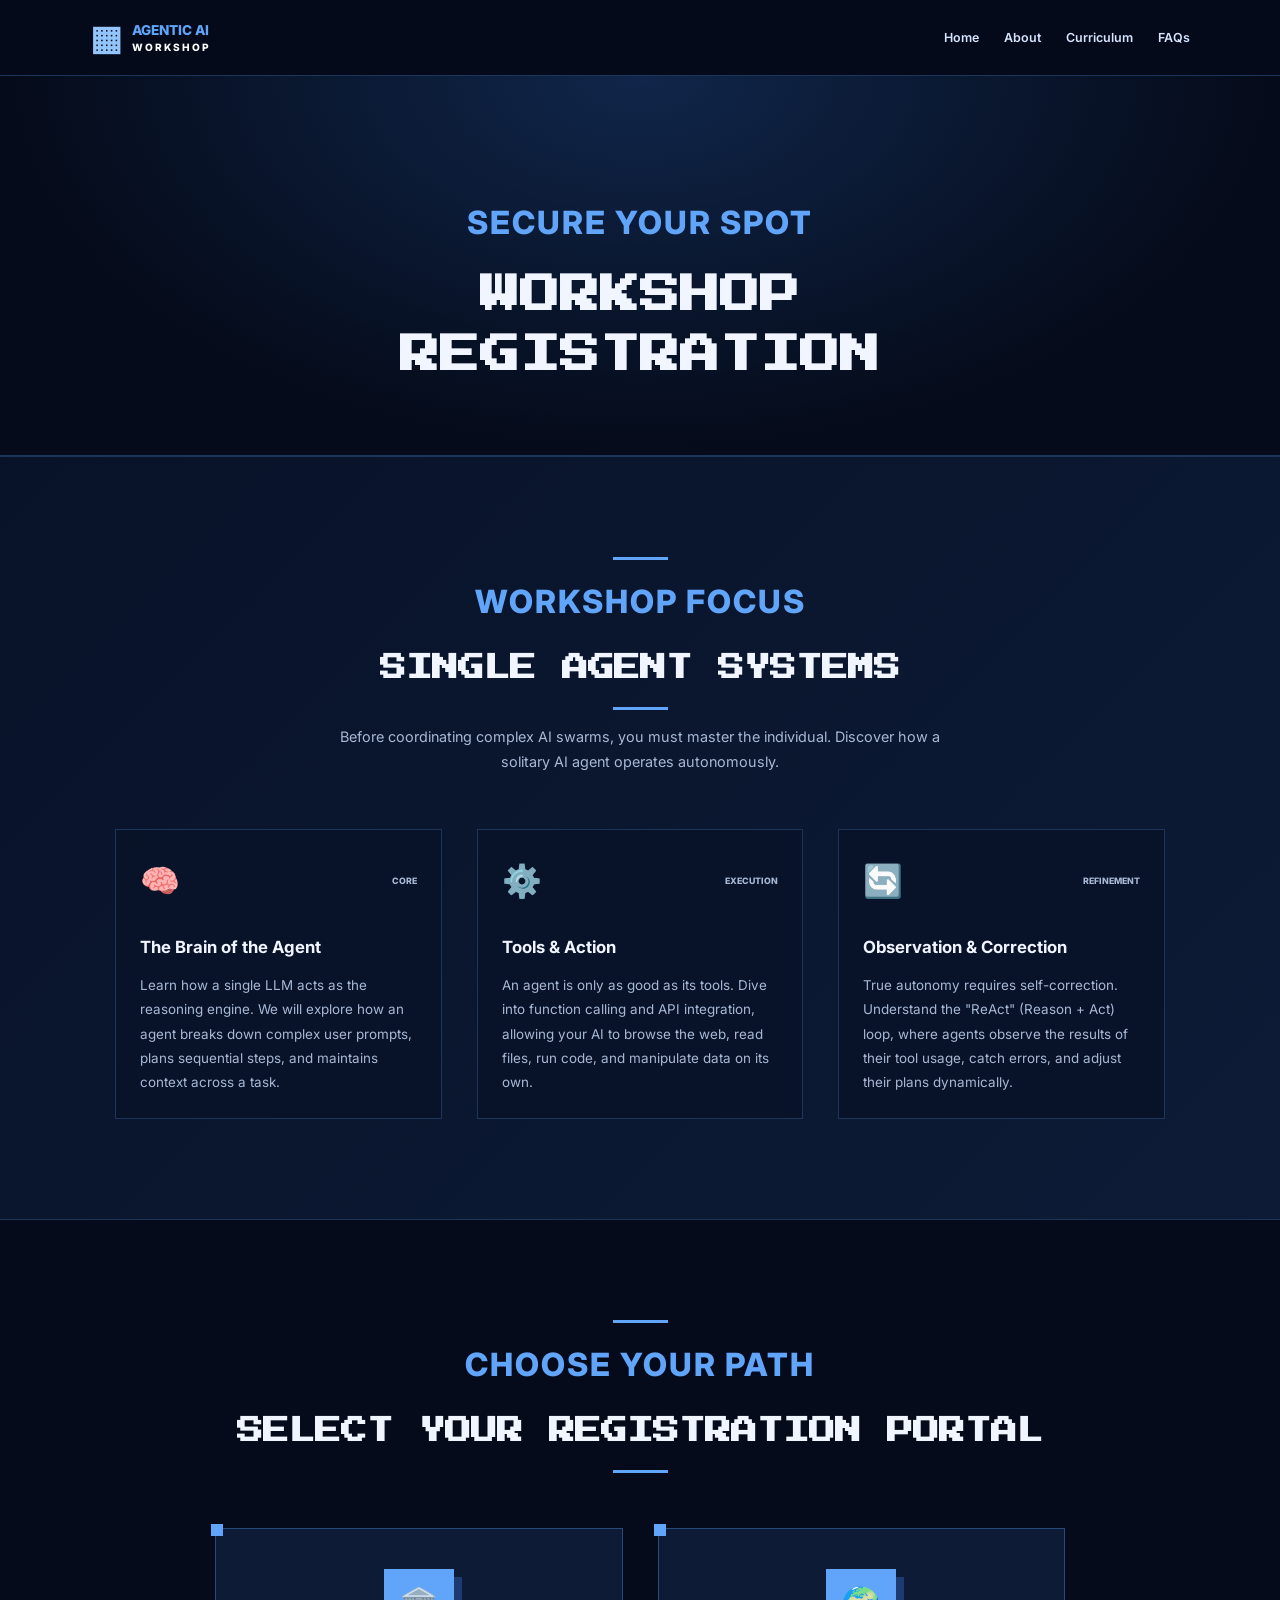
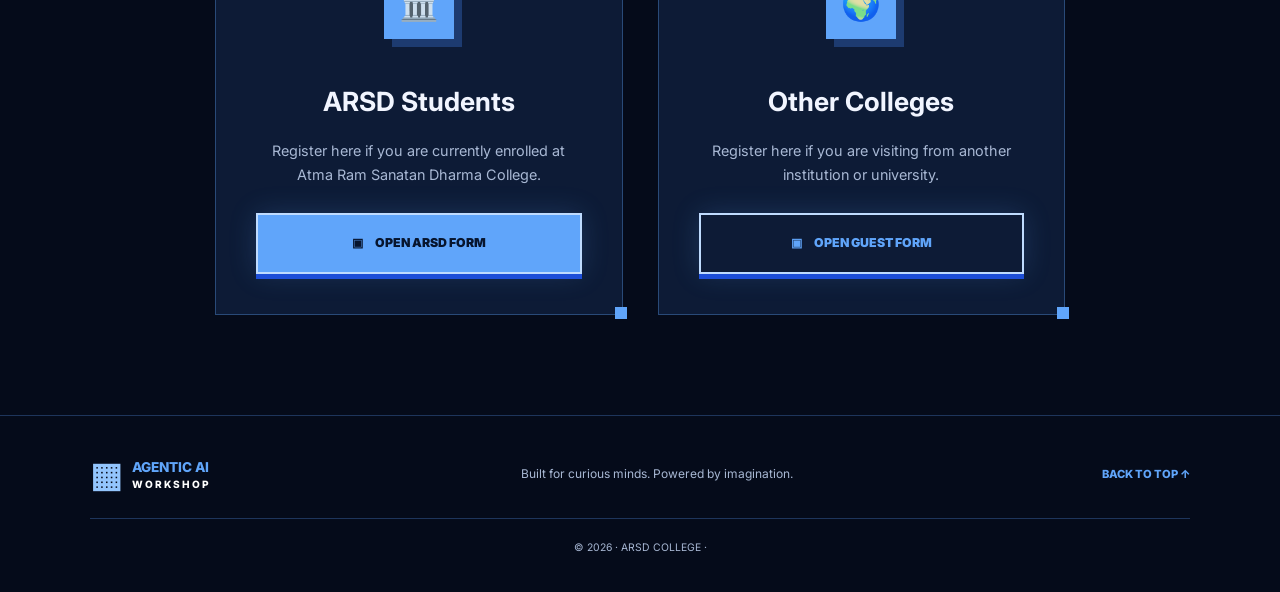
==== register.html @ 9b96eee9 "Added registration page, updated index.html, style.css, image and background," ====
<!DOCTYPE html>
<html lang="en">
<head>
  <meta charset="UTF-8">
  <meta name="viewport" content="width=device-width, initial-scale=1.0">
  <meta name="theme-color" content="#050B1A">
  <meta name="description" content="Register for the Agentic AI Workshop. Choose your registration path.">

  <title>Register | Agentic AI Workshop</title>

  <link rel="stylesheet" href="style.css">

  <link rel="preconnect" href="https://fonts.googleapis.com">
  <link rel="preconnect" href="https://fonts.gstatic.com" crossorigin>
  <link href="https://fonts.googleapis.com/css2?family=Press+Start+2P&family=Inter:wght@400;500;600;700;800&display=swap" rel="stylesheet">

  <style>
    /* Custom layout additions for the registration page */
    .page-header {
      padding: 120px 7% 70px;
      text-align: center;
      background: radial-gradient(ellipse at top, #10264A, #050B1A 70%);
      border-bottom: 1px solid var(--border);
    }
    
    .page-header h1 {
      font-family: var(--pixel);
      font-size: clamp(1.4rem, 4vw, 2.5rem);
      margin-top: 15px;
      line-height: 1.5;
    }

    .blocks-grid {
      display: grid;
      grid-template-columns: repeat(auto-fit, minmax(320px, 1fr));
      gap: 35px;
      max-width: 1050px;
      margin: 0 auto;
    }

    /* Modifying the mission-card to act as a clickable button */
    .interactive-card {
      display: flex;
      flex-direction: column;
      align-items: center;
      text-align: center;
      text-decoration: none;
      cursor: pointer;
      transition: transform 0.25s, box-shadow 0.25s, border-color 0.25s;
    }

    .interactive-card:hover {
      transform: translateY(-8px);
      border-color: var(--blue);
      box-shadow: 12px 12px 0 #050B1A;
    }

    .interactive-card .pixel-orb {
      margin: 0 auto 25px;
    }

    .interactive-card h3 {
      color: var(--text);
    }

    .interactive-card .btn {
      margin-top: 25px;
      width: 100%;
    }
  </style>
</head>

<body>
  <!-- NAVBAR -->
  <header class="navbar">
    <a href="index.html" class="brand">
      <span class="brand-icon">▦</span>
      <span>AGENTIC AI<small>WORKSHOP</small></span>
    </a>

    <nav class="nav-links" id="navLinks">
      <a href="index.html#home">Home</a>
      <a href="index.html#about">About</a>
      <a href="index.html#learn">Curriculum</a>
      <a href="index.html#faq">FAQs</a>
    </nav>
  </header>

  <main>
    <!-- PAGE HEADER -->
    <section class="page-header">
      <p class="eyebrow">SECURE YOUR SPOT</p>
      <h1>WORKSHOP<br>REGISTRATION</h1>
    </section>

    <!-- WORKSHOP DETAILS: SINGLE AGENT SYSTEMS -->
    <section class="section about-section">
      <div class="section-heading">
        <span class="heading-line"></span>
        <p class="eyebrow">WORKSHOP FOCUS</p>
        <h2>SINGLE AGENT SYSTEMS</h2>
        <span class="heading-line"></span>
        <p class="section-subtitle" style="max-width: 600px; margin: 0 auto;">
          Before coordinating complex AI swarms, you must master the individual. 
          Discover how a solitary AI agent operates autonomously.
        </p>
      </div>

      <div class="blocks-grid">
        <article class="learn-card">
          <div class="card-top">
            <span class="card-icon">🧠</span>
            <span class="level-tag">CORE</span>
          </div>
          <h3>The Brain of the Agent</h3>
          <p>
            Learn how a single LLM acts as the reasoning engine. We will explore how an agent breaks down complex user prompts, plans sequential steps, and maintains context across a task.
          </p>
        </article>

        <article class="learn-card">
          <div class="card-top">
            <span class="card-icon">⚙️</span>
            <span class="level-tag">EXECUTION</span>
          </div>
          <h3>Tools & Action</h3>
          <p>
            An agent is only as good as its tools. Dive into function calling and API integration, allowing your AI to browse the web, read files, run code, and manipulate data on its own.
          </p>
        </article>

        <article class="learn-card">
          <div class="card-top">
            <span class="card-icon">🔄</span>
            <span class="level-tag">REFINEMENT</span>
          </div>
          <h3>Observation & Correction</h3>
          <p>
            True autonomy requires self-correction. Understand the "ReAct" (Reason + Act) loop, where agents observe the results of their tool usage, catch errors, and adjust their plans dynamically.
          </p>
        </article>
      </div>
    </section>

    <!-- REGISTRATION LINKS -->
    <section class="section">
      <div class="section-heading">
        <span class="heading-line"></span>
        <p class="eyebrow">CHOOSE YOUR PATH</p>
        <h2>SELECT YOUR REGISTRATION PORTAL</h2>
        <span class="heading-line"></span>
      </div>

      <div class="blocks-grid" style="max-width: 850px;">
        
        <!-- ARSD STUDENTS CARD -->
        <a href="https://docs.google.com/forms/d/e/1FAIpQLScO-KPKzGEsERWLZ5jEmxrRR-bkg3nz2W03HSk6fntzGDmpBw/viewform?usp=publish-editor" target="_blank" rel="noopener noreferrer" class="mission-card interactive-card">
          <div class="pixel-orb">🏛️</div>
          <!-- <p class="eyebrow">INTERNAL ACCESS</p> -->
          <h3>ARSD Students</h3>
          <p>Register here if you are currently enrolled at Atma Ram Sanatan Dharma College.</p>
          
          <div class="btn btn-primary">
            <span>▣</span> OPEN ARSD FORM
          </div>
        </a>

        <!-- OTHER COLLEGES CARD -->
        <a href="https://docs.google.com/forms/d/e/1FAIpQLSdXCXtVgp7pnSAcrP74-N2FMDVkyJ8ju21oFaBXF2U9asGpGw/viewform?usp=dialog" target="_blank" rel="noopener noreferrer" class="mission-card interactive-card">
          <div class="pixel-orb">🌍</div>
          <!-- <p class="eyebrow">EXTERNAL ACCESS</p> -->
          <h3>Other Colleges</h3>
          <p>Register here if you are visiting from another institution or university.</p>
          
          <div class="btn btn-primary" style="background: transparent; color: #60A5FA;">
            <span>▣</span> OPEN GUEST FORM
          </div>
        </a>

      </div>
    </section>
  </main>

  <!-- FOOTER -->
  <footer class="footer">
    <a href="index.html" class="brand">
      <span class="brand-icon">▦</span>
      <span>AGENTIC AI<small>WORKSHOP</small></span>
    </a>

    <p>Built for curious minds. Powered by imagination.</p>
    <a href="#" class="back-top">BACK TO TOP ↑</a>
    <p class="copyright">© 2026 · ARSD COLLEGE · </p>
  </footer>

</body>
</html>
---- style.css ----
:root {
  --bg: #050B1A;
  --surface: #081329;
  --surface-light: #0D1B36;
  --blue: #60A5FA;
  --blue-dark: #2563EB;
  --text: #F1F5FF;
  --muted: #A8B8D4;
  --border: #1E355B;
  --pixel: "Press Start 2P", monospace;
  --body: "Inter", sans-serif;
}

* {
  margin: 0;
  padding: 0;
  box-sizing: border-box;
}

html {
  scroll-behavior: smooth;
  scroll-padding-top: 90px;
}

body {
  background: var(--bg);
  color: var(--text);
  font-family: var(--body);
  line-height: 1.7;
  overflow-x: hidden;
}

a {
  color: inherit;
  text-decoration: none;
}

button,
a {
  -webkit-tap-highlight-color: transparent;
}

button {
  font: inherit;
}

::selection {
  background: var(--blue);
  color: #050B1A;
}

.eyebrow {
  color: var(--blue);
  font-size: 2rem;
  font-weight: 800;
  letter-spacing: 2px;
}

section {
  scroll-margin-top: 78px;
}

/* NAVIGATION */
.navbar {
  position: sticky;
  top: 0;
  z-index: 100;
  min-height: 76px;
  padding: 14px 7%;
  display: flex;
  align-items: center;
  justify-content: space-between;
  gap: 24px;
  background: rgba(5, 11, 26, 0.96);
  border-bottom: 1px solid var(--border);
  backdrop-filter: blur(14px);
}

.brand {
  display: flex;
  align-items: center;
  gap: 10px;
  color: var(--blue);
  font-size: 0.85rem;
  font-weight: 800;
  line-height: 1.4;
  flex-shrink: 0;
}

.brand small {
  display: block;
  color: white;
  font-size: 0.63rem;
  letter-spacing: 2px;
}

.brand-icon {
  font-size: 2.1rem;
  color: #93C5FD;
}

.nav-links {
  display: flex;
  align-items: center;
  gap: 25px;
}

.nav-links a {
  color: #D6E4FF;
  font-size: 0.78rem;
  font-weight: 600;
  transition: color 0.2s;
}

.nav-links a:hover,
.nav-links a:focus-visible {
  color: var(--blue);
}

.nav-quest {
  font-size: 0.65rem;
  font-weight: 800;
  color: var(--blue);
  white-space: nowrap;
}

.menu-toggle {
  display: none;
  background: transparent;
  color: white;
  border: 1px solid var(--border);
  padding: 8px 12px;
  cursor: pointer;
}

/* HERO SECTION */
.hero {
  position: relative;
  min-height: 670px;
  display: flex;
  flex-direction: column;
  align-items: center;
  justify-content: center;
  padding: 80px 7% 35px;
  isolation: isolate;
  overflow: hidden;
}

.hero-video {
  position: absolute;
  top: 50%;
  left: 50%;
  min-width: 100%;
  min-height: 100%;
  width: auto;
  height: auto;
  transform: translateX(-50%) translateY(-50%);
  z-index: -2;
  object-fit: cover;
}

.hero::before {
  content: "";
  position: absolute;
  inset: 0;
  z-index: -1;
  opacity: 0.2;
  pointer-events: none;
  background-image:
    linear-gradient(rgba(96, 165, 250, 0.09) 1px, transparent 1px),
    linear-gradient(90deg, rgba(96, 165, 250, 0.09) 1px, transparent 1px);
  background-size: 36px 36px;
  mask-image: linear-gradient(to bottom, black, transparent);
}

.hero-overlay {
  position: absolute;
  inset: 0;
  z-index: -1;
  background:
    radial-gradient(ellipse at center, transparent 5%, #050B1A 100%);
}

.hero-content {
  max-width: 900px;
  text-align: center;
  margin: auto;
  animation: rise-in 0.8s ease both;
}

.status-dot {
  display: inline-block;
  height: 7px;
  width: 7px;
  margin-right: 7px;
  border-radius: 50%;
  background: var(--blue);
  box-shadow: 0 0 12px var(--blue);
}

.hero-kicker {
  color: #D6E4FF;
  margin: 40px 0 22px;
  font-size: 0.72rem;
  font-weight: 800;
  letter-spacing: 3px;
}

.hero h1 {
  font-family: var(--pixel);
  font-size: clamp(1.8rem, 5vw, 4.3rem);
  line-height: 1.55;
  letter-spacing: -2px;
  text-shadow:
    4px 4px 0 #13264A,
    0 0 32px rgba(96, 165, 250, 0.18);
}

.hero h1 span {
  display: block;
  color: var(--blue);
  font-size: 0.62em;
  letter-spacing: 0;
}

.hero-description {
  max-width: 650px;
  margin: 25px auto;
  color: #C7D8F5;
  font-size: 1rem;
}

.hero-tags {
  display: flex;
  flex-wrap: wrap;
  justify-content: center;
  gap: 12px;
  margin: 28px 0;
}

.hero-tags span {
  padding: 8px 12px;
  border: 1px solid rgba(96, 165, 250, 0.3);
  background: rgba(5, 11, 26, 0.7);
  color: #D6E4FF;
  font-size: 0.62rem;
  font-weight: 700;
}

.btn {
  display: inline-flex;
  justify-content: center;
  align-items: center;
  gap: 12px;
  padding: 18px 26px;
  font-size: 0.77rem;
  font-weight: 900;
  text-align: center;
  transition: transform 0.2s, box-shadow 0.2s, background 0.2s;
  cursor: pointer;
}

.btn-primary {
  color: #07152E;
  background: var(--blue);
  border: 2px solid #BFDBFE;
  box-shadow:
    0 5px 0 #1D4ED8,
    0 0 28px rgba(96, 165, 250, 0.18);
}

.btn-primary:hover {
  background: #93C5FD;
  transform: translateY(-3px);
  box-shadow:
    0 8px 0 #1D4ED8,
    0 0 38px rgba(96, 165, 250, 0.35);
}

.btn-primary:active {
  transform: translateY(2px);
  box-shadow: 0 2px 0 #1D4ED8;
}

.btn-arrow {
  font-size: 1.2rem;
}

.hero-note {
  color: #A8B8D4;
  font-size: 0.62rem;
  letter-spacing: 1.5px;
  margin-top: 22px;
}

.hero-bottom {
  display: grid;
  grid-template-columns: repeat(4, minmax(0, 1fr));
  gap: 24px;
  width: 100%;
  max-width: 940px;
  margin: 70px auto 0;
  padding-top: 26px;
  border-top: 1px solid rgba(147, 197, 253, 0.2);
}

.event-detail {
  display: flex;
  align-items: center;
  gap: 12px;
}

.detail-icon {
  color: var(--blue);
  font-size: 1.8rem;
}

.event-detail small,
.event-detail strong {
  display: block;
}

.event-detail small {
  color: #A8B8D4;
  font-size: 0.65rem;
}

.event-detail strong {
  color: #F1F5FF;
  font-size: 0.77rem;
}

/* SHARED SECTION STYLES */
.section {
  padding: 100px 7%;
}

.section-heading {
  display: flex;
  flex-direction: column;
  align-items: center;
  text-align: center;
  gap: 15px;
  margin-bottom: 55px;
}

.heading-line {
  width: 55px;
  height: 3px;
  background: var(--blue);
}

.section-heading h2,
.audience-panel h2,
.final-cta h2 {
  font-family: var(--pixel);
  font-size: clamp(1rem, 2.2vw, 1.65rem);
  line-height: 1.8;
}

.section-subtitle {
  color: var(--muted);
  font-size: 0.9rem;
}

/* ABOUT SECTION */
.about-section {
  background: linear-gradient(135deg, #081329, #0D1B36);
  border-top: 1px solid #1E355B;
  border-bottom: 1px solid #1E355B;
}

.about-grid {
  display: grid;
  grid-template-columns: 1.1fr 0.9fr;
  align-items: center;
  gap: 65px;
  max-width: 1050px;
  margin: auto;
}

.section-label {
  color: var(--blue);
  font-size: 0.7rem;
  font-weight: 800;
  letter-spacing: 1.5px;
}

.about-copy h3 {
  font-size: clamp(1.6rem, 3vw, 2.4rem);
  line-height: 1.3;
  margin: 20px 0;
}

.about-copy > p:not(.section-label) {
  color: var(--muted);
  margin-bottom: 17px;
  font-size: 0.94rem;
}

.text-link {
  display: inline-block;
  margin-top: 14px;
  color: var(--blue);
  font-size: 0.75rem;
  font-weight: 800;
}

.text-link span {
  padding-left: 8px;
}

.mission-card {
  position: relative;
  padding: 40px;
  background: #0D1B36;
  border: 1px solid #294A78;
  box-shadow: 8px 8px 0 #050B1A;
}

.mission-card::before,
.mission-card::after {
  content: "";
  position: absolute;
  width: 12px;
  height: 12px;
  background: var(--blue);
}

.mission-card::before {
  top: -5px;
  left: -5px;
}

.mission-card::after {
  bottom: -5px;
  right: -5px;
}

.pixel-orb {
  width: 70px;
  height: 70px;
  display: grid;
  place-items: center;
  margin-bottom: 30px;
  color: #07152E;
  background: var(--blue);
  font-size: 2rem;
  box-shadow: 8px 8px 0 #1D3B70;
}

.mission-card h3 {
  margin: 15px 0;
  font-size: 1.65rem;
}

.mission-card > p:not(.eyebrow) {
  color: var(--muted);
  font-size: 0.9rem;
}

.quest-progress {
  display: flex;
  align-items: center;
  gap: 10px;
  margin-top: 32px;
  color: var(--blue);
  font-size: 0.62rem;
  font-weight: 800;
}

.quest-progress i {
  flex: 1;
  height: 3px;
  background: #294A78;
}

/* LEARNING CARDS */
.learn-section {
  background:
    radial-gradient(ellipse at 50% 0%, #10264A, transparent 65%),
    var(--bg);
}

.learning-grid {
  display: grid;
  grid-template-columns: repeat(4, minmax(0, 1fr));
  gap: 20px;
  max-width: 1200px;
  margin: auto;
}

.learn-card {
  display: flex;
  flex-direction: column;
  min-height: 285px;
  padding: 24px;
  background: rgba(8, 19, 41, 0.92);
  border: 1px solid var(--border);
  transition: transform 0.25s, border-color 0.25s, background 0.25s;
}

.learn-card:hover {
  transform: translateY(-7px);
  border-color: var(--blue);
  background: #10264A;
}

.card-top {
  display: flex;
  align-items: center;
  justify-content: space-between;
  gap: 10px;
  margin-bottom: 24px;
}

.card-icon {
  color: var(--blue);
  font-size: 2rem;
}

.level-tag {
  color: #A8B8D4;
  font-size: 0.55rem;
  font-weight: 800;
}

.learn-card h3 {
  margin-bottom: 12px;
  font-size: 1.05rem;
}

.learn-card p {
  color: var(--muted);
  font-size: 0.84rem;
  line-height: 1.8;
}

.card-footer {
  display: flex;
  justify-content: space-between;
  align-items: center;
  gap: 10px;
  margin-top: auto;
  padding-top: 24px;
  color: var(--blue);
  font-size: 0.6rem;
  font-weight: 800;
}

.card-footer span {
  font-size: 1rem;
}

/* AUDIENCE SECTION */
.audience-section {
  padding-top: 20px;
}

.audience-panel {
  max-width: 1200px;
  margin: auto;
  padding: 55px;
  display: grid;
  grid-template-columns: 1.2fr 0.8fr;
  gap: 55px;
  align-items: center;
  background: linear-gradient(110deg, #10264A, #081329);
  border: 1px solid var(--border);
}

.audience-panel h2 {
  margin: 18px 0;
}

.audience-panel > div:first-child > p:last-child {
  max-width: 550px;
  color: var(--muted);
  font-size: 0.92rem;
}

.audience-list {
  display: grid;
  gap: 18px;
}

.audience-list div {
  display: flex;
  align-items: center;
  gap: 12px;
  font-size: 0.86rem;
}

.audience-list span {
  display: grid;
  place-items: center;
  min-width: 28px;
  height: 28px;
  color: #050B1A;
  background: var(--blue);
  font-weight: 900;
}

/* SPEAKER SECTION */
.speaker {
  background: linear-gradient(180deg, #081329 0%, #050B1A 100%);
  border-top: 1px solid var(--border);
  border-bottom: 1px solid var(--border);
}

.speaker .container {
  max-width: 1100px;
  margin: 0 auto;
}

.speaker .section-heading h2 {
  font-family: var(--pixel);
  font-size: clamp(1rem, 2.2vw, 1.65rem);
  line-height: 1.8;
  color: var(--text);
}

.speaker .section-heading h2 span {
  color: var(--blue);
}

.speaker .section-heading > p {
  color: var(--muted);
  font-size: 0.9rem;
}

.speaker-card {
  display: grid;
  grid-template-columns: minmax(220px, 300px) minmax(0, 1fr);
  gap: clamp(28px, 5vw, 55px);
  align-items: center;
  max-width: 1000px;
  margin: 0 auto;
  padding: clamp(22px, 4vw, 38px);
  background: #0D1B36;
  border: 1px solid #294A78;
  box-shadow: 8px 8px 0 #050B1A;
}

.speaker-image {
  width: 100%;
  max-width: 300px;
  margin: 0 auto;
  padding: 10px;
  background: #163563;
  border: 2px solid var(--blue);
  box-shadow: 8px 8px 0 #07152E;
}

.speaker-image img {
  display: block;
  width: 100%;
  aspect-ratio: 4 / 5;
  object-fit: cover;
  object-position: center top;
  background: #13264A;
  filter: saturate(0.85);
}

.speaker-label {
  display: inline-block;
  color: var(--blue);
  font-size: 0.68rem;
  font-weight: 800;
  letter-spacing: 1.5px;
}

.speaker-info h3 {
  margin: 14px 0 6px;
  color: var(--text);
  font-size: clamp(1.6rem, 3vw, 2rem);
  line-height: 1.3;
  overflow-wrap: anywhere;
}

.speaker-role {
  color: #C7D8F5;
  font-size: 0.8rem;
  font-weight: 700;
}

.speaker-affiliation {
  margin-top: 5px;
  color: var(--blue);
  font-size: 0.86rem;
  font-weight: 600;
}

.speaker-bio {
  margin: 20px 0;
  color: var(--muted);
  font-size: 0.91rem;
}

.speaker-tags {
  display: flex;
  flex-wrap: wrap;
  gap: 9px;
  margin: 0 0 24px;
}

.speaker-tags span {
  padding: 7px 10px;
  color: #D6E4FF;
  background: #13264A;
  border: 1px solid #294A78;
  font-size: 0.7rem;
  font-weight: 700;
}

.btn-secondary {
  display: inline-flex;
  align-items: center;
  justify-content: center;
  gap: 8px;
  padding: 13px 18px;
  color: #DBEAFE;
  background: #10264A;
  border: 1px solid var(--blue);
  font-size: 0.76rem;
  font-weight: 800;
  transition: background 0.2s, transform 0.2s;
}

.btn-secondary:hover {
  background: #17386A;
  transform: translateY(-2px);
}

/* FAQ SECTION */
.faq-section {
  max-width: 1050px;
  margin: auto;
}

.faq-list {
  display: grid;
  gap: 12px;
}

.faq-item {
  background: var(--surface);
  border: 1px solid var(--border);
}

.faq-item summary {
  position: relative;
  padding: 20px 55px 20px 22px;
  color: #F1F5FF;
  font-size: 0.9rem;
  font-weight: 700;
  cursor: pointer;
  list-style: none;
}

.faq-item summary::-webkit-details-marker {
  display: none;
}

.faq-item summary::after {
  content: "+";
  position: absolute;
  right: 22px;
  color: var(--blue);
  font-size: 1.4rem;
}

.faq-item[open] summary::after {
  content: "−";
}

.faq-item > p {
  padding: 0 22px 22px;
  color: var(--muted);
  font-size: 0.88rem;
}

/* FINAL CTA */
.final-cta {
  padding: 90px 7%;
  text-align: center;
  background: radial-gradient(ellipse at center, #17386A, #050B1A 70%);
  border-top: 1px solid #294A78;
}

.final-cta h2 {
  max-width: 850px;
  margin: 22px auto;
}

.final-cta > p:not(.eyebrow, .hero-note) {
  margin-bottom: 30px;
  color: var(--muted);
  font-size: 0.92rem;
}

/* FOOTER */
.footer {
  display: flex;
  align-items: center;
  justify-content: space-between;
  flex-wrap: wrap;
  gap: 20px;
  padding: 35px 7%;
  border-top: 1px solid var(--border);
  background: #050B1A;
}

.footer > p {
  color: #A8B8D4;
  font-size: 0.75rem;
}

.back-top {
  color: var(--blue);
  font-size: 0.7rem;
  font-weight: 800;
}

.footer .copyright {
  width: 100%;
  padding-top: 20px;
  border-top: 1px solid #1E355B;
  font-size: 0.65rem;
  text-align: center;
}

/* ANIMATION */
@keyframes rise-in {
  from {
    opacity: 0;
    transform: translateY(20px);
  }

  to {
    opacity: 1;
    transform: translateY(0);
  }
}

@media (prefers-reduced-motion: reduce) {
  *,
  *::before,
  *::after {
    scroll-behavior: auto !important;
    animation-duration: 0.01ms !important;
    transition-duration: 0.01ms !important;
  }
}

/* TABLETS */
@media (max-width: 1050px) {
  .navbar {
    padding-inline: 4%;
  }

  .nav-links {
    gap: 15px;
  }

  .nav-links a {
    font-size: 0.72rem;
  }

  .nav-quest {
    display: none;
  }

  .learning-grid {
    grid-template-columns: repeat(2, minmax(0, 1fr));
  }

  .about-grid {
    gap: 35px;
  }

  .speaker-card {
    grid-template-columns: 240px 1fr;
    gap: 35px;
  }
}

/* MOBILE */
@media (max-width: 700px) {
  .navbar {
    min-height: 68px;
    padding: 12px 5%;
    flex-wrap: wrap;
  }

  .menu-toggle {
    display: block;
    margin-left: auto;
  }

  .nav-links {
    display: none;
    width: 100%;
    flex-direction: column;
    align-items: stretch;
    gap: 0;
    padding: 10px 0;
  }

  .nav-links.open {
    display: flex;
  }

  .nav-links a {
    padding: 12px;
    border-bottom: 1px solid #1E355B;
    font-size: 0.85rem;
  }

  .hero {
    min-height: 650px;
    padding: 60px 5% 28px;
    background-position: center;
  }

  .hero-kicker {
    margin-top: 25px;
    font-size: 0.6rem;
    letter-spacing: 1px;
  }

  .hero h1 {
    font-size: clamp(1.5rem, 7vw, 2.6rem);
    line-height: 1.8;
    letter-spacing: -1px;
  }

  .hero-description {
    font-size: 0.88rem;
  }

  .hero-tags {
    gap: 8px;
  }

  .hero-tags span {
    font-size: 0.52rem;
    padding: 7px;
  }

  .btn {
    max-width: 100%;
    padding: 15px 16px;
    font-size: 0.68rem;
  }

  .hero-bottom {
    grid-template-columns: repeat(2, minmax(0, 1fr));
    gap: 20px 12px;
    margin-top: 45px;
  }

  .event-detail {
    gap: 8px;
  }

  .detail-icon {
    font-size: 1.35rem;
  }

  .event-detail strong {
    font-size: 0.68rem;
  }

  .section {
    padding: 70px 5%;
  }

  .section-heading {
    margin-bottom: 38px;
  }

  .section-heading h2,
  .audience-panel h2,
  .final-cta h2 {
    font-size: clamp(0.8rem, 4vw, 1.15rem);
  }

  .about-grid {
    grid-template-columns: 1fr;
    gap: 35px;
  }

  .mission-card {
    padding: 28px;
  }

  .learning-grid {
    grid-template-columns: 1fr;
  }

  .learn-card {
    min-height: 235px;
  }

  .audience-section {
    padding-top: 10px;
  }

  .audience-panel {
    grid-template-columns: 1fr;
    gap: 30px;
    padding: 28px 22px;
  }

  .speaker-card {
    grid-template-columns: minmax(0, 1fr);
    gap: 28px;
    padding: 22px;
  }

  .speaker-image {
    width: min(100%, 300px);
  }

  .speaker-info h3 {
    font-size: 1.65rem;
  }

  .final-cta {
    padding: 70px 5%;
  }

  .footer {
    flex-direction: column;
    align-items: flex-start;
    padding: 30px 5%;
  }

  .footer .copyright {
    text-align: left;
  }
}

/* SMALL PHONES */
@media (max-width: 360px) {
  .hero-bottom {
    grid-template-columns: 1fr;
  }

  .hero h1 {
    font-size: 1.3rem;
  }

  .hero-tags span {
    font-size: 0.46rem;
  }
}
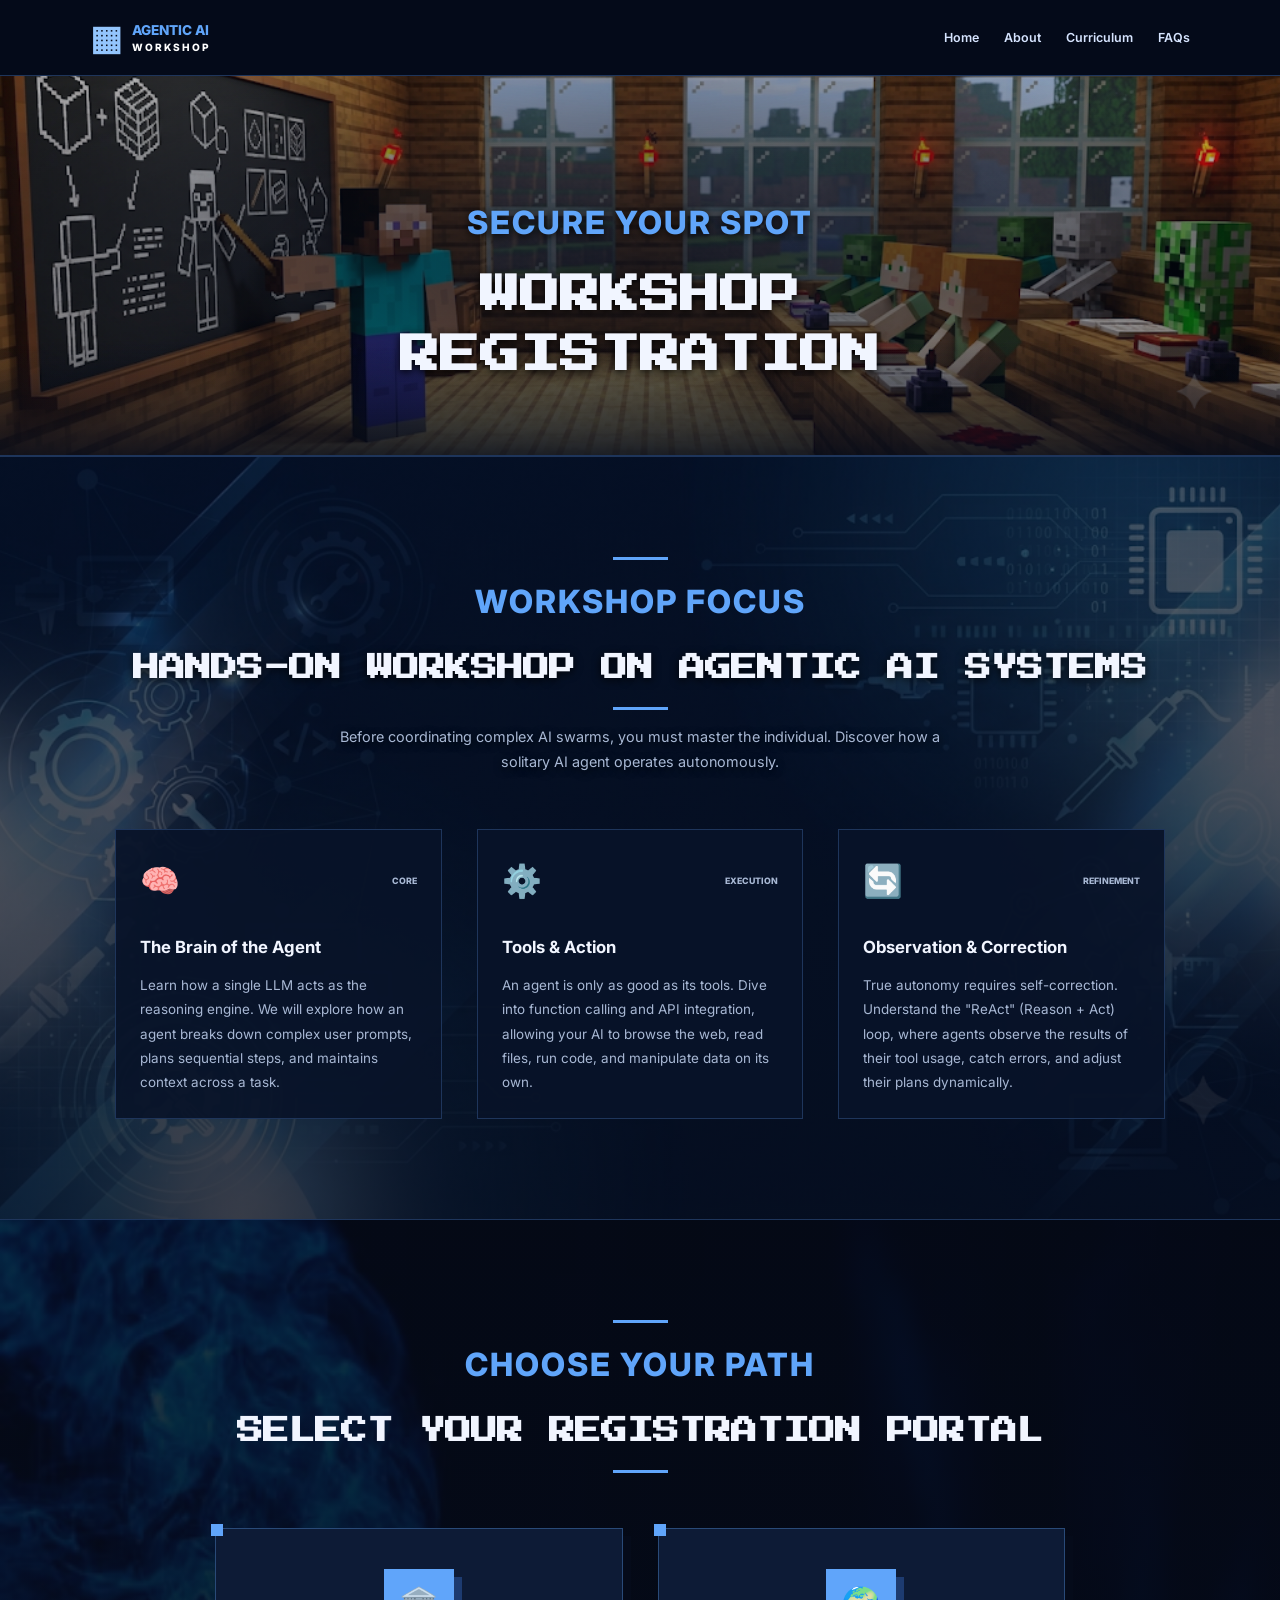
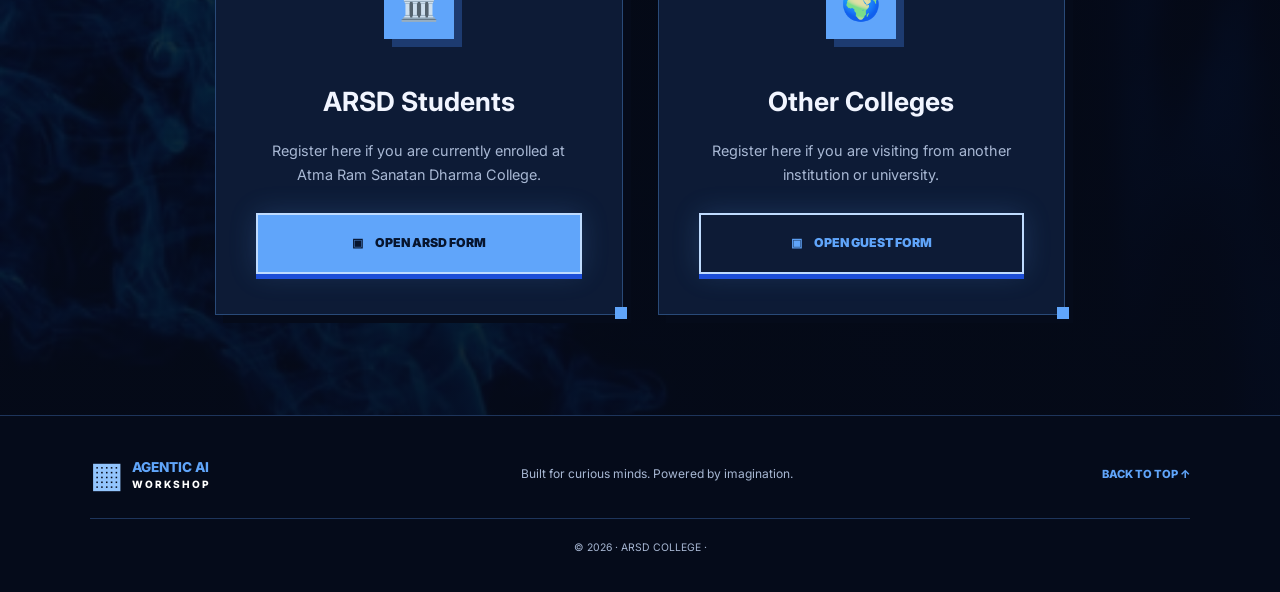
==== commit 6f4be1b5: "Updated index.html, register.html, style.css, added workshop-bg.png, path-bg.png, classroom.png" ====
--- a/register.html
+++ b/register.html
@@ -16,20 +16,6 @@
 
   <style>
     /* Custom layout additions for the registration page */
-    .page-header {
-      padding: 120px 7% 70px;
-      text-align: center;
-      background: radial-gradient(ellipse at top, #10264A, #050B1A 70%);
-      border-bottom: 1px solid var(--border);
-    }
-    
-    .page-header h1 {
-      font-family: var(--pixel);
-      font-size: clamp(1.4rem, 4vw, 2.5rem);
-      margin-top: 15px;
-      line-height: 1.5;
-    }
-
     .blocks-grid {
       display: grid;
       grid-template-columns: repeat(auto-fit, minmax(320px, 1fr));
@@ -94,11 +80,11 @@
     </section>
 
     <!-- WORKSHOP DETAILS: SINGLE AGENT SYSTEMS -->
-    <section class="section about-section">
+    <section class="section about-section focus-section">
       <div class="section-heading">
         <span class="heading-line"></span>
         <p class="eyebrow">WORKSHOP FOCUS</p>
-        <h2>SINGLE AGENT SYSTEMS</h2>
+        <h2>HANDS-ON WORKSHOP ON AGENTIC AI SYSTEMS</h2>
         <span class="heading-line"></span>
         <p class="section-subtitle" style="max-width: 600px; margin: 0 auto;">
           Before coordinating complex AI swarms, you must master the individual. 
@@ -143,7 +129,7 @@
     </section>
 
     <!-- REGISTRATION LINKS -->
-    <section class="section">
+    <section class="section path-section">
       <div class="section-heading">
         <span class="heading-line"></span>
         <p class="eyebrow">CHOOSE YOUR PATH</p>
--- a/style.css
+++ b/style.css
@@ -295,10 +295,10 @@
 
 .hero-bottom {
   display: grid;
-  grid-template-columns: repeat(4, minmax(0, 1fr));
+  grid-template-columns: repeat(5, minmax(0, 1fr));
   gap: 24px;
   width: 100%;
-  max-width: 940px;
+  max-width: 1100px;
   margin: 70px auto 0;
   padding-top: 26px;
   border-top: 1px solid rgba(147, 197, 253, 0.2);
@@ -891,6 +891,7 @@
     min-height: 68px;
     padding: 12px 5%;
     flex-wrap: wrap;
+    
   }
 
   .menu-toggle {
@@ -1055,4 +1056,238 @@
   .hero-tags span {
     font-size: 0.46rem;
   }
+}
+
+/* PRIZES SECTION */
+.prizes-section {
+  background:
+    radial-gradient(ellipse at 50% 100%, #10264A, transparent 65%),
+    var(--bg);
+}
+
+.prize-grid {
+  display: grid;
+  grid-template-columns: repeat(3, minmax(0, 1fr));
+  align-items: end;
+  gap: 22px;
+  max-width: 980px;
+  margin: auto;
+}
+
+.prize-card {
+  --tier: #CD7F32;
+  position: relative;
+  display: flex;
+  flex-direction: column;
+  min-height: 300px;
+  padding: 26px 24px 24px;
+  background: rgba(8, 19, 41, 0.92);
+  border: 1px solid var(--border);
+  border-top: 3px solid var(--tier);
+  transition: transform 0.25s, border-color 0.25s, background 0.25s, box-shadow 0.25s;
+}
+
+.prize-card:hover {
+  transform: translateY(-7px);
+  border-color: var(--tier);
+  background: #10264A;
+}
+
+.prize-first {
+  --tier: #FBBF24;
+  order: 2;
+  min-height: 360px;
+  background: linear-gradient(180deg, #10264A, rgba(8, 19, 41, 0.95));
+  border-color: var(--blue);
+  border-top-color: var(--tier);
+  box-shadow: 0 0 40px rgba(96, 165, 250, 0.2);
+}
+
+.prize-second {
+  --tier: #CBD5E1;
+  order: 1;
+}
+
+.prize-third {
+  order: 3;
+}
+
+.prize-ribbon {
+  position: absolute;
+  top: -14px;
+  left: 50%;
+  transform: translateX(-50%);
+  padding: 4px 14px;
+  background: var(--tier);
+  color: #050B1A;
+  font-family: var(--pixel);
+  font-size: 0.5rem;
+  white-space: nowrap;
+}
+
+.prize-top {
+  display: flex;
+  align-items: center;
+  justify-content: space-between;
+  gap: 10px;
+  margin-bottom: 22px;
+}
+
+.prize-icon {
+  color: var(--tier);
+  line-height: 1;
+}
+
+.prize-trophy {
+  width: 2.4rem;
+  height: 2.4rem;
+}
+
+.prize-first .prize-trophy {
+  width: 3.2rem;
+  height: 3.2rem;
+}
+
+.prize-card h3 {
+  margin-bottom: 10px;
+  font-size: 1.05rem;
+}
+
+.prize-amount {
+  margin-bottom: 12px;
+  color: var(--text);
+  font-family: var(--pixel);
+  font-size: 1.5rem;
+  line-height: 1.4;
+}
+
+.prize-first .prize-amount {
+  font-size: 1.9rem;
+}
+
+.prize-amount span {
+  margin-right: 4px;
+  color: var(--tier);
+  font-family: var(--body);
+  font-weight: 800;
+}
+
+.prize-phrase {
+  color: var(--muted);
+  font-size: 0.84rem;
+  line-height: 1.8;
+}
+
+.prize-card .card-footer {
+  color: var(--tier);
+}
+
+.prize-banner {
+  max-width: 980px;
+  margin: 40px auto 0;
+  padding: 16px 20px;
+  background: rgba(8, 19, 41, 0.92);
+  border: 1px dashed var(--blue);
+  color: var(--blue);
+  font-family: var(--pixel);
+  font-size: 0.6rem;
+  line-height: 2;
+  text-align: center;
+}
+
+.prize-banner span {
+  margin: 0 8px;
+}
+
+@media (max-width: 1050px) {
+  .prize-card h3 {
+    font-size: 0.95rem;
+  }
+
+  .prize-amount {
+    font-size: 1.2rem;
+  }
+
+  .prize-first .prize-amount {
+    font-size: 1.5rem;
+  }
+}
+
+@media (max-width: 700px) {
+  .prize-grid {
+    grid-template-columns: 1fr;
+    gap: 28px;
+  }
+
+  .prize-first,
+  .prize-second,
+  .prize-third {
+    order: 0;
+    min-height: 240px;
+  }
+
+  .prize-first {
+    margin-top: 8px;
+  }
+
+  .prize-amount,
+  .prize-first .prize-amount {
+    font-size: 1.5rem;
+  }
+
+  .prize-banner {
+    font-size: 0.5rem;
+  }
+}
+
+/* REGISTER PAGE HEADER (Secure Your Spot) */
+.page-header {
+  padding: 120px 7% 70px;
+  text-align: center;
+  background:
+    linear-gradient(to bottom, rgba(5, 11, 26, 0) 70%, rgba(5, 11, 26, 0.85) 100%),
+    radial-gradient(ellipse at center, rgba(5, 11, 26, 0.78) 0%, rgba(5, 11, 26, 0.45) 55%, rgba(8, 19, 41, 0.12) 100%),
+    url("classroom.png") center / cover no-repeat,
+    #050B1A;
+  border-bottom: 1px solid var(--border);
+}
+
+.page-header .eyebrow,
+.page-header h1 {
+  text-shadow: 0 2px 8px rgba(0, 0, 0, 0.9);
+}
+
+.page-header h1 {
+  font-family: var(--pixel);
+  font-size: clamp(1.4rem, 4vw, 2.5rem);
+  margin-top: 15px;
+  line-height: 1.5;
+}
+
+@media (max-width: 700px) {
+  .page-header {
+    padding: 100px 5% 55px;
+    background-position: left center;
+  }
+}
+
+/* REGISTER PAGE: WORKSHOP FOCUS SECTION BACKGROUND */
+.focus-section {
+  background:
+    linear-gradient(rgba(5, 11, 26, 0.65), rgba(5, 11, 26, 0.8)),
+    url("workshop-bg.png") center / cover no-repeat,
+    #081329;
+}
+
+.focus-section .section-heading h2,
+.focus-section .section-subtitle {
+  text-shadow: 0 2px 8px rgba(0, 0, 0, 0.8);
+}
+
+/* REGISTER PAGE: CHOOSE YOUR PATH SECTION BACKGROUND */
+.path-section {
+  background:
+    linear-gradient(rgba(5, 11, 26, 0.82), rgba(5, 11, 26, 0.9)),
+    url("path-bg.png") left center / cover no-repeat,
+    #050B1A;
 }
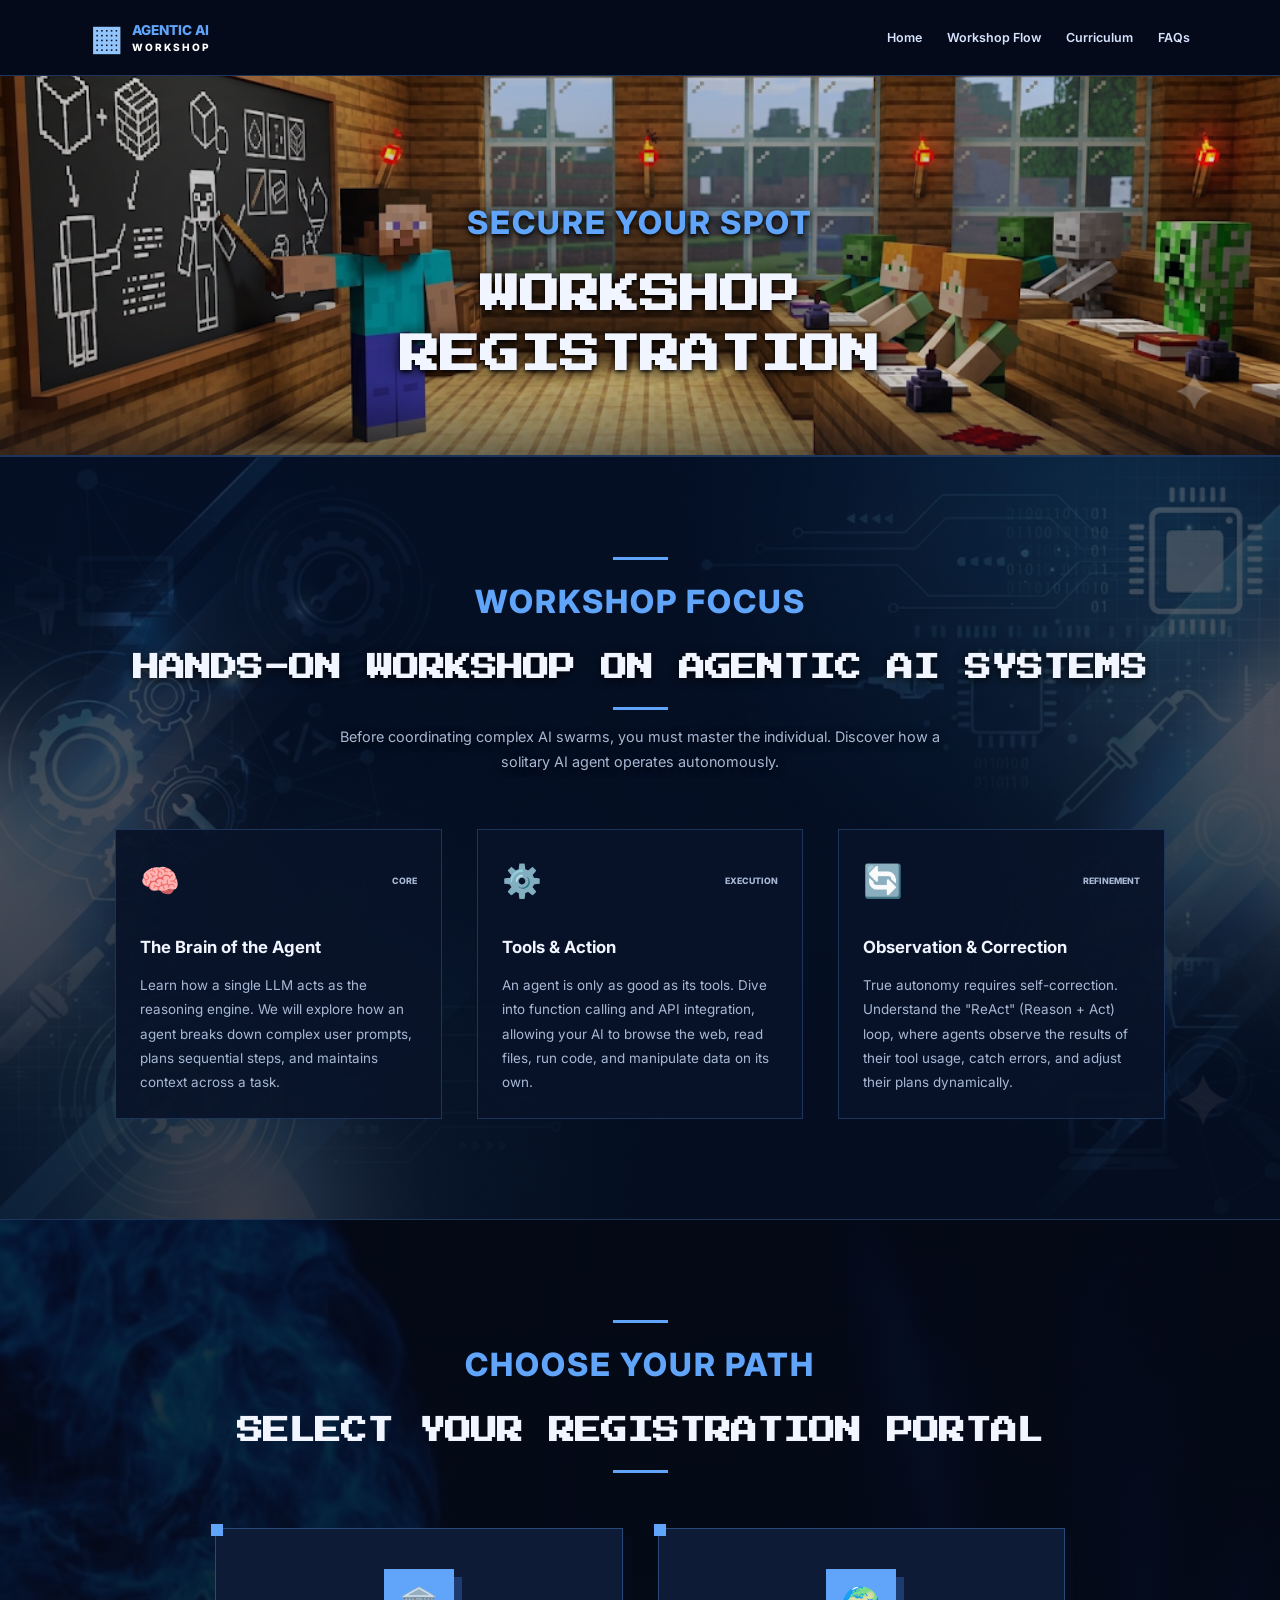
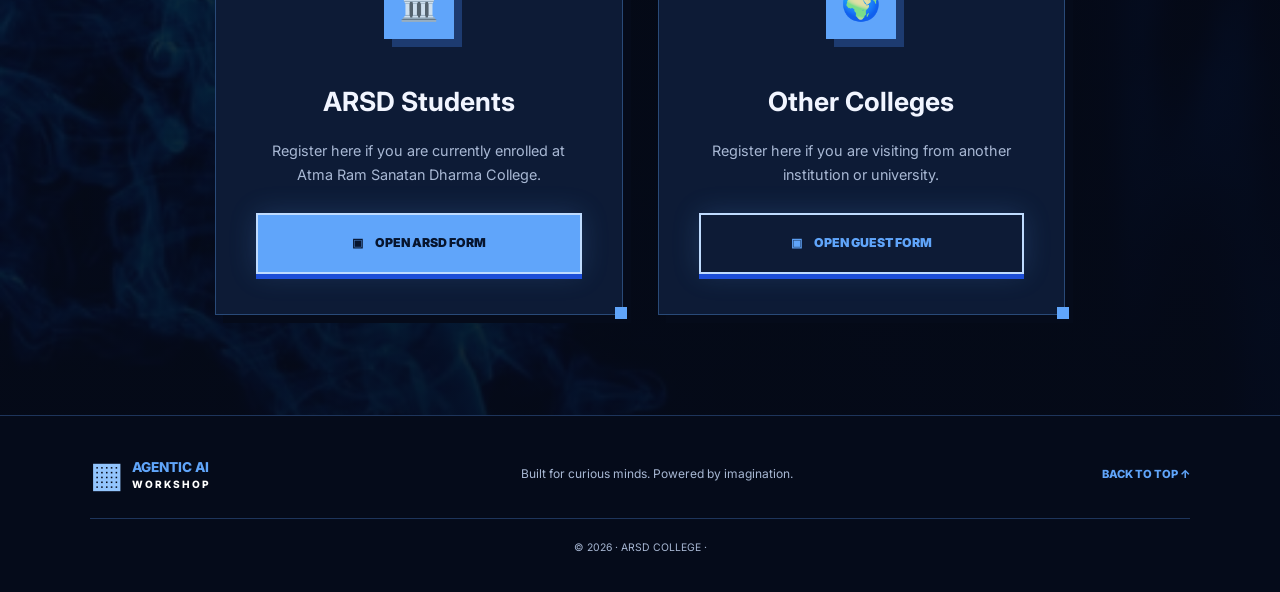
==== commit 41ce9e13: "Updated workshop flow tab" ====
--- a/register.html
+++ b/register.html
@@ -66,7 +66,7 @@
 
     <nav class="nav-links" id="navLinks">
       <a href="index.html#home">Home</a>
-      <a href="index.html#about">About</a>
+      <a href="index.html#flow">Workshop Flow</a>
       <a href="index.html#learn">Curriculum</a>
       <a href="index.html#faq">FAQs</a>
     </nav>
--- a/style.css
+++ b/style.css
@@ -295,10 +295,11 @@
 
 .hero-bottom {
   display: grid;
-  grid-template-columns: repeat(5, minmax(0, 1fr));
-  gap: 24px;
+  grid-template-columns: repeat(6, minmax(0, 1fr));
+  align-items: start;
+  gap: 28px 16px;
   width: 100%;
-  max-width: 1100px;
+  max-width: 1200px;
   margin: 70px auto 0;
   padding-top: 26px;
   border-top: 1px solid rgba(147, 197, 253, 0.2);
@@ -306,13 +307,33 @@
 
 .event-detail {
   display: flex;
-  align-items: center;
-  gap: 12px;
-}
-
+  align-items: flex-start;
+  gap: 10px;
+  min-width: 0;
+}
+
+/* Every icon sits in the same fixed-size box so all text starts at the same offset */
 .detail-icon {
-  color: var(--blue);
-  font-size: 1.8rem;
+  display: flex;
+  align-items: center;
+  justify-content: center;
+  flex: 0 0 2.4rem;
+  width: 2.4rem;
+  height: 2rem;
+  color: var(--blue);
+  font-size: 1.5rem;
+  line-height: 1;
+}
+
+.detail-icon svg {
+  display: block;
+  width: 1em;
+  height: 1em;
+}
+
+.event-detail > div {
+  min-width: 0;
+  line-height: 1.4;
 }
 
 .event-detail small,
@@ -328,6 +349,12 @@
 .event-detail strong {
   color: #F1F5FF;
   font-size: 0.77rem;
+}
+
+@media (max-width: 1399px) {
+  .hero-bottom {
+    grid-template-columns: repeat(3, minmax(0, 1fr));
+  }
 }
 
 /* SHARED SECTION STYLES */
@@ -966,6 +993,8 @@
   }
 
   .detail-icon {
+    flex-basis: 2rem;
+    width: 2rem;
     font-size: 1.35rem;
   }
 
@@ -1199,6 +1228,34 @@
   margin: 0 8px;
 }
 
+.prize-notes {
+  display: flex;
+  justify-content: space-between;
+  align-items: flex-start;
+  gap: 24px;
+  max-width: 980px;
+  margin: 26px auto 0;
+}
+
+.prize-note {
+  flex: 1 1 0;
+  color: #FFFFFF;
+  font-family: var(--pixel);
+  font-size: 0.6rem;
+  line-height: 2;
+  text-shadow:
+    0 2px 4px rgba(0, 0, 0, 0.9),
+    0 0 12px rgba(96, 165, 250, 0.45);
+}
+
+.prize-note-left {
+  text-align: left;
+}
+
+.prize-note-right {
+  text-align: right;
+}
+
 @media (max-width: 1050px) {
   .prize-card h3 {
     font-size: 0.95rem;
@@ -1238,6 +1295,20 @@
   .prize-banner {
     font-size: 0.5rem;
   }
+
+  .prize-notes {
+    flex-direction: column;
+    gap: 12px;
+  }
+
+  .prize-note {
+    font-size: 0.5rem;
+  }
+
+  .prize-note-left,
+  .prize-note-right {
+    text-align: center;
+  }
 }
 
 /* REGISTER PAGE HEADER (Secure Your Spot) */
@@ -1245,8 +1316,8 @@
   padding: 120px 7% 70px;
   text-align: center;
   background:
-    linear-gradient(to bottom, rgba(5, 11, 26, 0) 70%, rgba(5, 11, 26, 0.85) 100%),
-    radial-gradient(ellipse at center, rgba(5, 11, 26, 0.78) 0%, rgba(5, 11, 26, 0.45) 55%, rgba(8, 19, 41, 0.12) 100%),
+    linear-gradient(to bottom, rgba(5, 11, 26, 0) 80%, rgba(5, 11, 26, 0.5) 100%),
+    radial-gradient(ellipse at center, rgba(5, 11, 26, 0.4) 0%, rgba(5, 11, 26, 0.15) 55%, rgba(8, 19, 41, 0) 100%),
     url("classroom.png") center / cover no-repeat,
     #050B1A;
   border-bottom: 1px solid var(--border);
@@ -1254,7 +1325,7 @@
 
 .page-header .eyebrow,
 .page-header h1 {
-  text-shadow: 0 2px 8px rgba(0, 0, 0, 0.9);
+  text-shadow: 0 2px 4px rgba(0, 0, 0, 0.95), 0 0 18px rgba(0, 0, 0, 0.8);
 }
 
 .page-header h1 {
@@ -1290,4 +1361,161 @@
     linear-gradient(rgba(5, 11, 26, 0.82), rgba(5, 11, 26, 0.9)),
     url("path-bg.png") left center / cover no-repeat,
     #050B1A;
+}
+
+/* WORKSHOP FLOW SECTION */
+.flow-grid {
+  display: grid;
+  grid-template-columns: repeat(4, minmax(0, 1fr));
+  gap: 34px;
+  max-width: 1200px;
+  margin: 0 auto;
+}
+
+.flow-step {
+  position: relative;
+  display: flex;
+  flex-direction: column;
+  padding: 30px 24px 24px;
+  background: #0D1B36;
+  border: 1px solid #294A78;
+  box-shadow: 8px 8px 0 #050B1A;
+  transition: transform 0.25s, border-color 0.25s, background 0.25s;
+}
+
+.flow-step::before,
+.flow-step::after {
+  content: "";
+  position: absolute;
+  width: 12px;
+  height: 12px;
+  background: var(--blue);
+}
+
+.flow-step::before {
+  top: -5px;
+  left: -5px;
+}
+
+.flow-step::after {
+  bottom: -5px;
+  right: -5px;
+}
+
+.flow-step:hover {
+  transform: translateY(-6px);
+  border-color: var(--blue);
+  background: #10264A;
+}
+
+.flow-top {
+  display: flex;
+  align-items: flex-start;
+  justify-content: space-between;
+  gap: 12px;
+  margin-bottom: 26px;
+}
+
+.flow-step .pixel-orb {
+  width: 64px;
+  height: 64px;
+  margin-bottom: 0;
+}
+
+.flow-step .pixel-orb svg {
+  display: block;
+  width: 34px;
+  height: 34px;
+}
+
+.flow-number {
+  color: rgba(96, 165, 250, 0.35);
+  font-family: var(--pixel);
+  font-size: 1.6rem;
+  line-height: 1;
+}
+
+.flow-time {
+  align-self: flex-start;
+  margin-bottom: 16px;
+  padding: 6px 10px;
+  color: #D6E4FF;
+  background: #13264A;
+  border: 1px solid rgba(96, 165, 250, 0.4);
+  font-size: 0.65rem;
+  font-weight: 800;
+  letter-spacing: 1px;
+  line-height: 1.4;
+}
+
+.flow-step h3 {
+  margin-bottom: 12px;
+  color: var(--text);
+  font-size: 1.25rem;
+  line-height: 1.3;
+}
+
+.flow-step p {
+  color: var(--muted);
+  font-size: 0.86rem;
+  line-height: 1.8;
+}
+
+.flow-footer {
+  display: flex;
+  align-items: center;
+  gap: 8px;
+  margin-top: auto;
+  padding-top: 24px;
+  color: var(--blue);
+  font-size: 0.62rem;
+  font-weight: 800;
+  letter-spacing: 1px;
+}
+
+.flow-arrow {
+  position: absolute;
+  top: 46px;
+  right: -26px;
+  z-index: 2;
+  width: 18px;
+  color: var(--blue);
+  font-size: 0.8rem;
+  line-height: 1;
+  text-align: center;
+}
+
+.flow-banner {
+  margin-top: 60px;
+}
+
+@media (max-width: 1050px) {
+  .flow-grid {
+    grid-template-columns: repeat(2, minmax(0, 1fr));
+    gap: 34px;
+  }
+
+  .flow-arrow {
+    display: none;
+  }
+}
+
+@media (max-width: 700px) {
+  .flow-grid {
+    grid-template-columns: 1fr;
+    gap: 46px;
+  }
+
+  .flow-arrow {
+    display: block;
+    top: auto;
+    right: auto;
+    bottom: -34px;
+    left: 50%;
+    transform: translateX(-50%) rotate(90deg);
+  }
+
+  .flow-banner {
+    margin-top: 50px;
+  }
 }
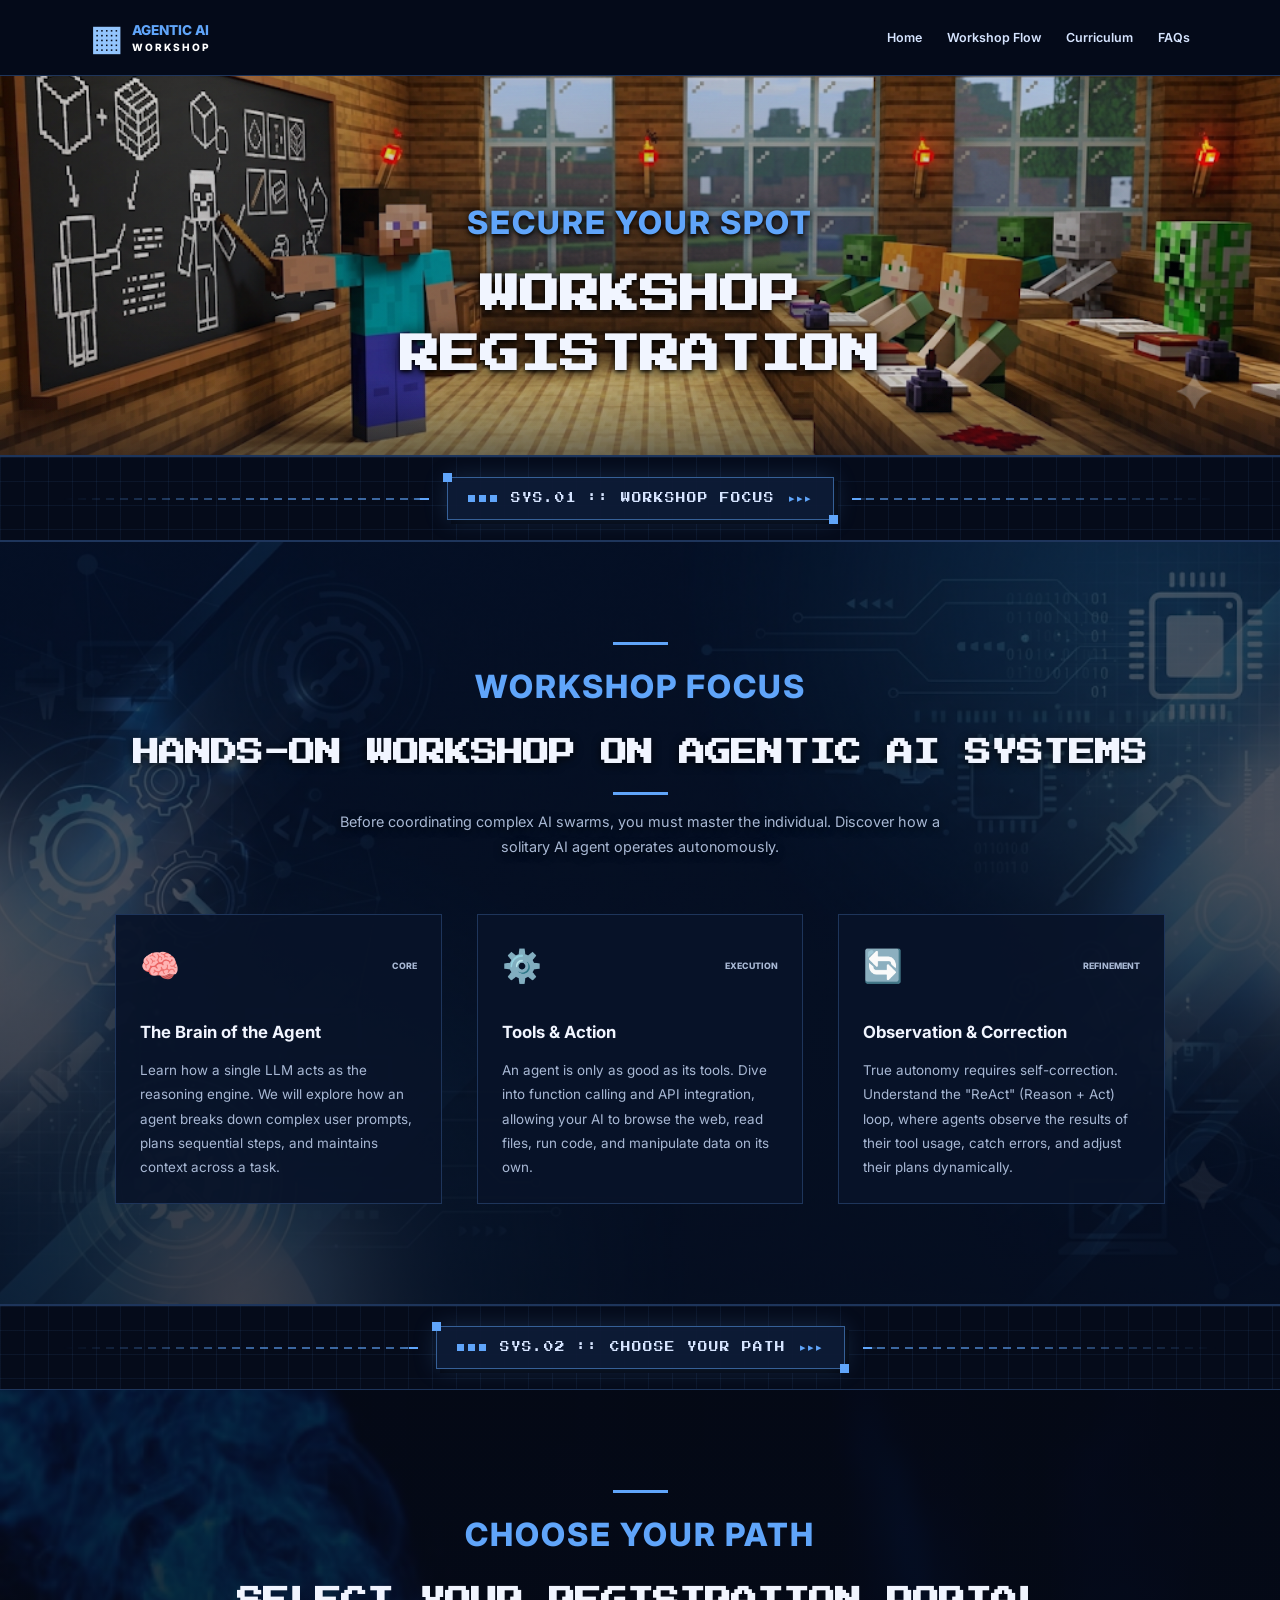
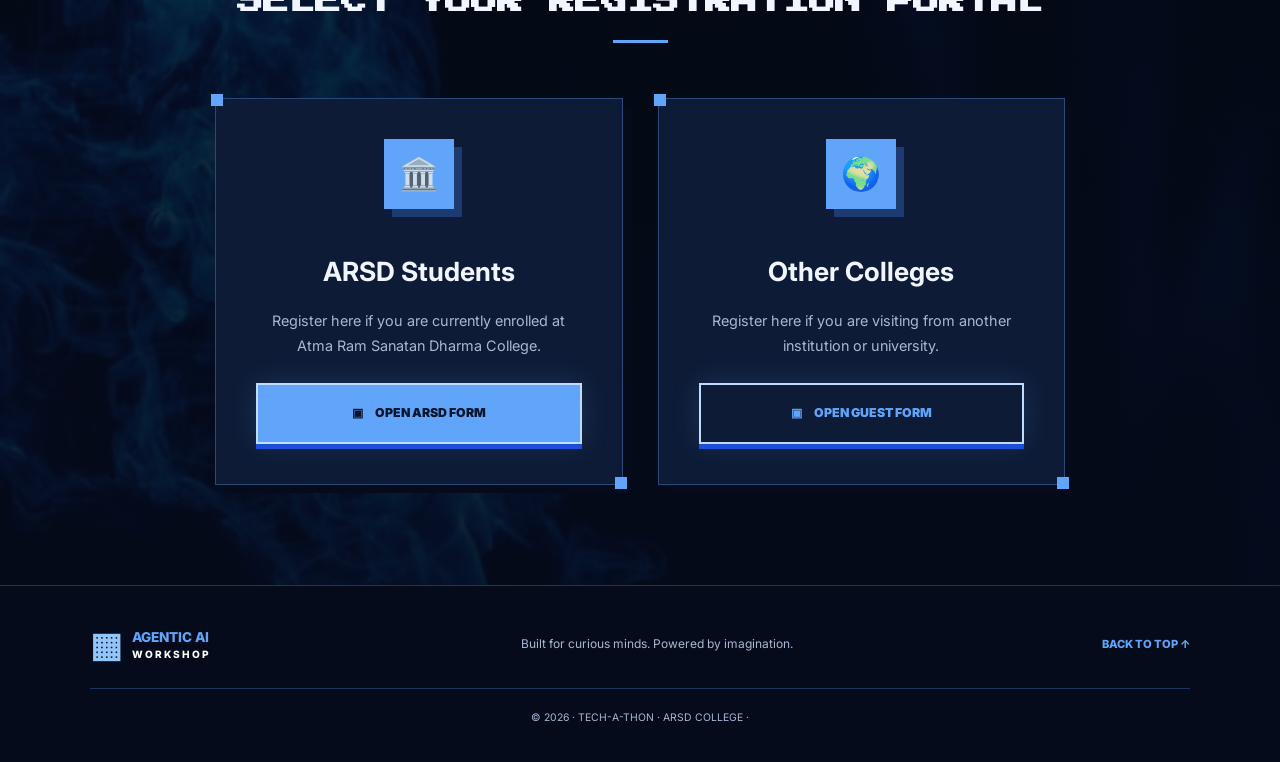
==== commit 1b03b05b: "Added dividers, images, updated all files" ====
--- a/register.html
+++ b/register.html
@@ -79,6 +79,17 @@
       <h1>WORKSHOP<br>REGISTRATION</h1>
     </section>
 
+    <!-- TECH DIVIDER -->
+    <div class="tech-divider" aria-hidden="true">
+      <span class="td-line td-line-left"></span>
+      <span class="td-chip">
+        <span class="td-bits"><i></i><i></i><i></i></span>
+        <span class="td-label">SYS.01 :: WORKSHOP FOCUS</span>
+        <span class="td-chevrons">▸▸▸</span>
+      </span>
+      <span class="td-line td-line-right"></span>
+    </div>
+
     <!-- WORKSHOP DETAILS: SINGLE AGENT SYSTEMS -->
     <section class="section about-section focus-section">
       <div class="section-heading">
@@ -127,6 +138,17 @@
         </article>
       </div>
     </section>
+
+    <!-- TECH DIVIDER -->
+    <div class="tech-divider" aria-hidden="true">
+      <span class="td-line td-line-left"></span>
+      <span class="td-chip">
+        <span class="td-bits"><i></i><i></i><i></i></span>
+        <span class="td-label">SYS.02 :: CHOOSE YOUR PATH</span>
+        <span class="td-chevrons">▸▸▸</span>
+      </span>
+      <span class="td-line td-line-right"></span>
+    </div>
 
     <!-- REGISTRATION LINKS -->
     <section class="section path-section">
@@ -176,8 +198,9 @@
 
     <p>Built for curious minds. Powered by imagination.</p>
     <a href="#" class="back-top">BACK TO TOP ↑</a>
-    <p class="copyright">© 2026 · ARSD COLLEGE · </p>
+    <p class="copyright">© 2026 · TECH-A-THON · ARSD COLLEGE · </p>
   </footer>
 
+  <script src="script.js"></script>
 </body>
 </html>
--- a/style.css
+++ b/style.css
@@ -505,8 +505,15 @@
 /* LEARNING CARDS */
 .learn-section {
   background:
-    radial-gradient(ellipse at 50% 0%, #10264A, transparent 65%),
+    linear-gradient(rgba(5, 11, 26, 0.72), rgba(5, 11, 26, 0.86)),
+    url("chalkboard-bg.png") center / cover no-repeat,
     var(--bg);
+}
+
+.learn-section .section-heading h2,
+.learn-section .section-heading .eyebrow,
+.learn-section .section-subtitle {
+  text-shadow: 0 2px 4px rgba(0, 0, 0, 0.95), 0 0 18px rgba(0, 0, 0, 0.8);
 }
 
 .learning-grid {
@@ -630,7 +637,10 @@
 
 /* SPEAKER SECTION */
 .speaker {
-  background: linear-gradient(180deg, #081329 0%, #050B1A 100%);
+  background:
+    linear-gradient(rgba(5, 11, 26, 0.55), rgba(5, 11, 26, 0.8)),
+    url("guide-bg.jpg") center / cover no-repeat,
+    #050B1A;
   border-top: 1px solid var(--border);
   border-bottom: 1px solid var(--border);
 }
@@ -649,6 +659,11 @@
 
 .speaker .section-heading h2 span {
   color: var(--blue);
+}
+
+.speaker .section-heading .eyebrow,
+.speaker .section-heading h2 {
+  text-shadow: 0 2px 4px rgba(0, 0, 0, 0.95), 0 0 18px rgba(0, 0, 0, 0.8);
 }
 
 .speaker .section-heading > p {
@@ -1090,8 +1105,15 @@
 /* PRIZES SECTION */
 .prizes-section {
   background:
-    radial-gradient(ellipse at 50% 100%, #10264A, transparent 65%),
+    linear-gradient(rgba(5, 11, 26, 0.5), rgba(5, 11, 26, 0.75)),
+    url("prize-bg.png") center / cover no-repeat,
     var(--bg);
+}
+
+.prizes-section .section-heading h2,
+.prizes-section .section-heading .eyebrow,
+.prizes-section .section-subtitle {
+  text-shadow: 0 2px 4px rgba(0, 0, 0, 0.95), 0 0 18px rgba(0, 0, 0, 0.8);
 }
 
 .prize-grid {
@@ -1364,6 +1386,19 @@
 }
 
 /* WORKSHOP FLOW SECTION */
+.flow-section {
+  background:
+    linear-gradient(rgba(5, 11, 26, 0.72), rgba(5, 11, 26, 0.86)),
+    url("flow-bg.png") center / cover no-repeat,
+    #081329;
+}
+
+.flow-section .section-heading h2,
+.flow-section .section-heading .eyebrow,
+.flow-section .section-subtitle {
+  text-shadow: 0 2px 4px rgba(0, 0, 0, 0.95), 0 0 18px rgba(0, 0, 0, 0.8);
+}
+
 .flow-grid {
   display: grid;
   grid-template-columns: repeat(4, minmax(0, 1fr));
@@ -1518,4 +1553,589 @@
   .flow-banner {
     margin-top: 50px;
   }
+}
+
+/* WHAT YOU'LL LEARN: CHALKBOARD LAYOUT */
+.learn-layout {
+  display: grid;
+  grid-template-columns: minmax(0, 0.85fr) minmax(0, 1.15fr);
+  gap: 45px;
+  align-items: start;
+  max-width: 1200px;
+  margin: 0 auto;
+}
+
+.learn-board {
+  position: sticky;
+  top: 100px;
+  padding: 34px 30px 30px;
+  background: rgba(5, 11, 26, 0.85);
+  border: 2px dashed rgba(241, 245, 255, 0.45);
+  border-radius: 6px;
+  box-shadow: 8px 8px 0 #050B1A;
+}
+
+.board-label {
+  color: var(--blue);
+  font-size: 0.7rem;
+  font-weight: 800;
+  letter-spacing: 2px;
+}
+
+.board-title {
+  margin: 12px 0 20px;
+  color: #FFFFFF;
+  font-family: "Caveat", "Comic Sans MS", cursive;
+  font-size: 2.7rem;
+  font-weight: 700;
+  line-height: 1.1;
+  text-shadow: 0 0 14px rgba(241, 245, 255, 0.25);
+}
+
+.board-doodle {
+  display: block;
+  width: 100%;
+  height: auto;
+  margin-bottom: 24px;
+  color: #D6E4FF;
+}
+
+.board-doodle text {
+  font-family: "Caveat", "Comic Sans MS", cursive;
+  font-size: 22px;
+  font-weight: 600;
+}
+
+.board-stats {
+  display: grid;
+  grid-template-columns: repeat(3, minmax(0, 1fr));
+  gap: 10px;
+  padding-top: 22px;
+  list-style: none;
+  border-top: 2px dashed rgba(241, 245, 255, 0.3);
+  text-align: center;
+}
+
+.board-stats strong {
+  display: block;
+  color: #FFFFFF;
+  font-family: var(--pixel);
+  font-size: 0.9rem;
+  line-height: 1.6;
+}
+
+.board-stats span {
+  color: var(--muted);
+  font-size: 0.6rem;
+  font-weight: 800;
+  letter-spacing: 1.5px;
+}
+
+.learn-list {
+  position: relative;
+  display: grid;
+  gap: 22px;
+}
+
+.learn-list::before {
+  content: "";
+  position: absolute;
+  top: 36px;
+  bottom: 36px;
+  left: 35px;
+  border-left: 2px dashed rgba(96, 165, 250, 0.6);
+}
+
+.learn-row {
+  position: relative;
+  display: grid;
+  grid-template-columns: 72px minmax(0, 1fr);
+  gap: 22px;
+  align-items: start;
+  transition: transform 0.25s;
+}
+
+.learn-row:hover {
+  transform: translateX(8px);
+}
+
+.row-icon {
+  position: relative;
+  z-index: 1;
+  display: grid;
+  place-items: center;
+  width: 72px;
+  height: 72px;
+  color: var(--blue);
+  background: #0D1B36;
+  border: 2px solid var(--blue);
+  border-radius: 50%;
+  box-shadow: 0 0 0 5px rgba(5, 11, 26, 0.9);
+  font-size: 1.9rem;
+  line-height: 1;
+}
+
+.row-icon small {
+  position: absolute;
+  top: -8px;
+  right: -12px;
+  padding: 4px 5px;
+  color: #07152E;
+  background: var(--blue);
+  font-family: var(--pixel);
+  font-size: 0.5rem;
+  line-height: 1;
+}
+
+.row-body {
+  padding: 22px 24px;
+  background: rgba(8, 19, 41, 0.92);
+  border: 1px solid var(--border);
+  border-left: 4px solid var(--blue);
+  transition: background 0.25s, border-color 0.25s;
+}
+
+.learn-row:hover .row-body {
+  background: #10264A;
+  border-color: var(--blue);
+}
+
+.row-head {
+  display: flex;
+  align-items: center;
+  justify-content: space-between;
+  gap: 10px;
+}
+
+.row-kicker {
+  color: var(--blue);
+  font-size: 0.62rem;
+  font-weight: 800;
+  letter-spacing: 1.5px;
+}
+
+.row-tag {
+  padding: 3px 8px;
+  color: #D6E4FF;
+  border: 1px solid rgba(96, 165, 250, 0.45);
+  font-size: 0.55rem;
+  font-weight: 800;
+  letter-spacing: 1px;
+}
+
+.row-body h3 {
+  margin: 8px 0;
+  color: #FFFFFF;
+  font-family: "Caveat", "Comic Sans MS", cursive;
+  font-size: 2.1rem;
+  font-weight: 700;
+  line-height: 1.1;
+}
+
+.row-body p {
+  color: var(--muted);
+  font-size: 0.88rem;
+  line-height: 1.8;
+}
+
+.row-chips {
+  display: flex;
+  flex-wrap: wrap;
+  gap: 8px;
+  margin-top: 16px;
+  list-style: none;
+}
+
+.row-chips li {
+  padding: 5px 11px;
+  color: #D6E4FF;
+  border: 1px dashed rgba(241, 245, 255, 0.45);
+  border-radius: 999px;
+  font-size: 0.7rem;
+  font-weight: 700;
+}
+
+@media (max-width: 1050px) {
+  .learn-layout {
+    grid-template-columns: 1fr;
+    gap: 40px;
+  }
+
+  .learn-board {
+    position: static;
+  }
+}
+
+@media (max-width: 700px) {
+  .learn-board {
+    padding: 26px 20px 22px;
+  }
+
+  .board-title {
+    font-size: 2.2rem;
+  }
+
+  .learn-list::before {
+    top: 26px;
+    bottom: 26px;
+    left: 25px;
+  }
+
+  .learn-row {
+    grid-template-columns: 52px minmax(0, 1fr);
+    gap: 14px;
+  }
+
+  .row-icon {
+    width: 52px;
+    height: 52px;
+    font-size: 1.4rem;
+  }
+
+  .row-icon small {
+    right: -10px;
+  }
+
+  .row-body {
+    padding: 18px 16px;
+  }
+
+  .row-body h3 {
+    font-size: 1.8rem;
+  }
+}
+
+/* SCROLL FADE-IN FOR SECTIONS */
+.reveal {
+  opacity: 0;
+  transform: translateY(24px);
+  transition: opacity 0.9s ease, transform 0.9s ease;
+}
+
+.reveal.visible {
+  opacity: 1;
+  transform: none;
+}
+
+@media (prefers-reduced-motion: reduce) {
+  .reveal {
+    opacity: 1;
+    transform: none;
+    transition: none;
+  }
+}
+
+/* TECH SECTION DIVIDERS (register page) */
+.tech-divider {
+  position: relative;
+  display: flex;
+  align-items: center;
+  justify-content: center;
+  gap: 18px;
+  padding: 20px 5%;
+  overflow: hidden;
+  background-color: #050B1A;
+  background-image:
+    linear-gradient(rgba(96, 165, 250, 0.07) 1px, transparent 1px),
+    linear-gradient(90deg, rgba(96, 165, 250, 0.07) 1px, transparent 1px);
+  background-size: 24px 24px;
+  border-top: 1px solid var(--border);
+  border-bottom: 1px solid var(--border);
+}
+
+/* Dashed circuit trace with a glowing end node */
+.td-line {
+  position: relative;
+  flex: 1;
+  max-width: 420px;
+  height: 2px;
+  background: repeating-linear-gradient(
+    90deg,
+    rgba(96, 165, 250, 0.6) 0 8px,
+    transparent 8px 14px
+  );
+}
+
+.td-line-left {
+  -webkit-mask-image: linear-gradient(90deg, transparent, #000 55%);
+  mask-image: linear-gradient(90deg, transparent, #000 55%);
+}
+
+.td-line-right {
+  -webkit-mask-image: linear-gradient(270deg, transparent, #000 55%);
+  mask-image: linear-gradient(270deg, transparent, #000 55%);
+}
+
+.td-line::before {
+  content: "";
+  position: absolute;
+  top: -4px;
+  width: 9px;
+  height: 9px;
+  background: var(--blue);
+  box-shadow: 0 0 12px var(--blue);
+}
+
+.td-line-left::before {
+  right: 0;
+}
+
+.td-line-right::before {
+  left: 0;
+}
+
+/* Light pulse travelling along the trace toward the centre */
+.td-line::after {
+  content: "";
+  position: absolute;
+  top: -2px;
+  left: -50px;
+  width: 50px;
+  height: 6px;
+  background: linear-gradient(90deg, transparent, var(--blue), transparent);
+  animation: td-scan 3.2s linear infinite;
+}
+
+.td-line-right::after {
+  animation-direction: reverse;
+}
+
+@keyframes td-scan {
+  from {
+    left: -50px;
+  }
+
+  to {
+    left: 100%;
+  }
+}
+
+/* Centre label chip */
+.td-chip {
+  position: relative;
+  display: flex;
+  align-items: center;
+  gap: 14px;
+  padding: 11px 20px;
+  background: rgba(13, 27, 54, 0.95);
+  border: 1px solid rgba(96, 165, 250, 0.5);
+  box-shadow:
+    0 0 24px rgba(96, 165, 250, 0.18),
+    4px 4px 0 #02050E;
+}
+
+.td-chip::before,
+.td-chip::after {
+  content: "";
+  position: absolute;
+  width: 9px;
+  height: 9px;
+  background: var(--blue);
+}
+
+.td-chip::before {
+  top: -5px;
+  left: -5px;
+}
+
+.td-chip::after {
+  right: -5px;
+  bottom: -5px;
+}
+
+.td-bits {
+  display: flex;
+  gap: 4px;
+}
+
+.td-bits i {
+  width: 7px;
+  height: 7px;
+  background: var(--blue);
+  animation: td-blink 1.8s ease-in-out infinite;
+}
+
+.td-bits i:nth-child(2) {
+  animation-delay: 0.3s;
+}
+
+.td-bits i:nth-child(3) {
+  animation-delay: 0.6s;
+}
+
+@keyframes td-blink {
+  0%,
+  100% {
+    opacity: 0.25;
+  }
+
+  50% {
+    opacity: 1;
+  }
+}
+
+.td-label {
+  color: #D6E4FF;
+  font-family: var(--pixel);
+  font-size: 0.6rem;
+  letter-spacing: 1px;
+  line-height: 1.6;
+  white-space: nowrap;
+}
+
+.td-chevrons {
+  color: var(--blue);
+  font-size: 0.7rem;
+  letter-spacing: 2px;
+}
+
+@media (max-width: 700px) {
+  .tech-divider {
+    gap: 10px;
+    padding: 16px 4%;
+  }
+
+  .td-chip {
+    gap: 8px;
+    padding: 9px 12px;
+  }
+
+  .td-label {
+    font-size: 0.45rem;
+    white-space: normal;
+    text-align: center;
+  }
+
+  .td-bits,
+  .td-chevrons {
+    display: none;
+  }
+
+  .td-line {
+    max-width: 90px;
+  }
+}
+
+@media (prefers-reduced-motion: reduce) {
+  .td-line::after,
+  .td-bits i {
+    animation: none;
+  }
+}
+
+/* ICON DIVIDER (index page) */
+.icon-divider {
+  position: relative;
+  display: flex;
+  align-items: center;
+  justify-content: center;
+  gap: clamp(28px, 7vw, 110px);
+  padding: 10px 5%;
+  overflow: hidden;
+  isolation: isolate;
+  border-top: 1px solid rgba(96, 165, 250, 0.1);
+  border-bottom: 1px solid rgba(96, 165, 250, 0.1);
+  background:
+    radial-gradient(circle at 10% 50%, rgba(37, 99, 235, 0.22), transparent 40%),
+    radial-gradient(circle at 90% 50%, rgba(96, 165, 250, 0.14), transparent 40%),
+    linear-gradient(115deg, #040A18 0%, #081730 50%, #050B1A 100%);
+}
+
+/* Soft diagonal streaks drifting slowly across the band */
+.icon-divider::before {
+  content: "";
+  position: absolute;
+  inset: 0;
+  z-index: -1;
+  background: repeating-linear-gradient(
+    135deg,
+    rgba(96, 165, 250, 0.04) 0 2px,
+    transparent 2px 24px
+  );
+  animation: id-drift 18s linear infinite;
+}
+
+@keyframes id-drift {
+  to {
+    background-position: 240px 0;
+  }
+}
+
+.id-icon {
+  display: grid;
+  place-items: center;
+  color: #7FB2F5;
+  animation: id-float 5s ease-in-out infinite;
+}
+
+.id-icon svg {
+  display: block;
+  width: 100%;
+  height: 100%;
+}
+
+.id-near {
+  width: 18px;
+  height: 18px;
+  opacity: 0.45;
+}
+
+.id-far {
+  width: 14px;
+  height: 14px;
+  opacity: 0.22;
+  animation-delay: 0.6s;
+}
+
+.id-icon:nth-child(even) {
+  animation-delay: 1.2s;
+}
+
+@keyframes id-float {
+  0%,
+  100% {
+    transform: translateY(0);
+  }
+
+  50% {
+    transform: translateY(-2px);
+  }
+}
+
+/* Small glowing icon for the section that follows */
+.id-main {
+  display: grid;
+  place-items: center;
+  width: 38px;
+  height: 38px;
+  color: #BFDBFE;
+  border: 1px solid rgba(147, 197, 253, 0.35);
+  border-radius: 50%;
+  background: radial-gradient(circle, rgba(96, 165, 250, 0.2), rgba(8, 19, 41, 0.9) 75%);
+  box-shadow: 0 0 14px rgba(96, 165, 250, 0.25);
+}
+
+.id-main svg {
+  display: block;
+  width: 18px;
+  height: 18px;
+}
+
+@media (max-width: 700px) {
+  .icon-divider {
+    gap: clamp(18px, 6vw, 40px);
+  }
+}
+
+@media (max-width: 480px) {
+  .id-far {
+    display: none;
+  }
+}
+
+@media (prefers-reduced-motion: reduce) {
+  .icon-divider::before,
+  .id-icon {
+    animation: none;
+  }
 }
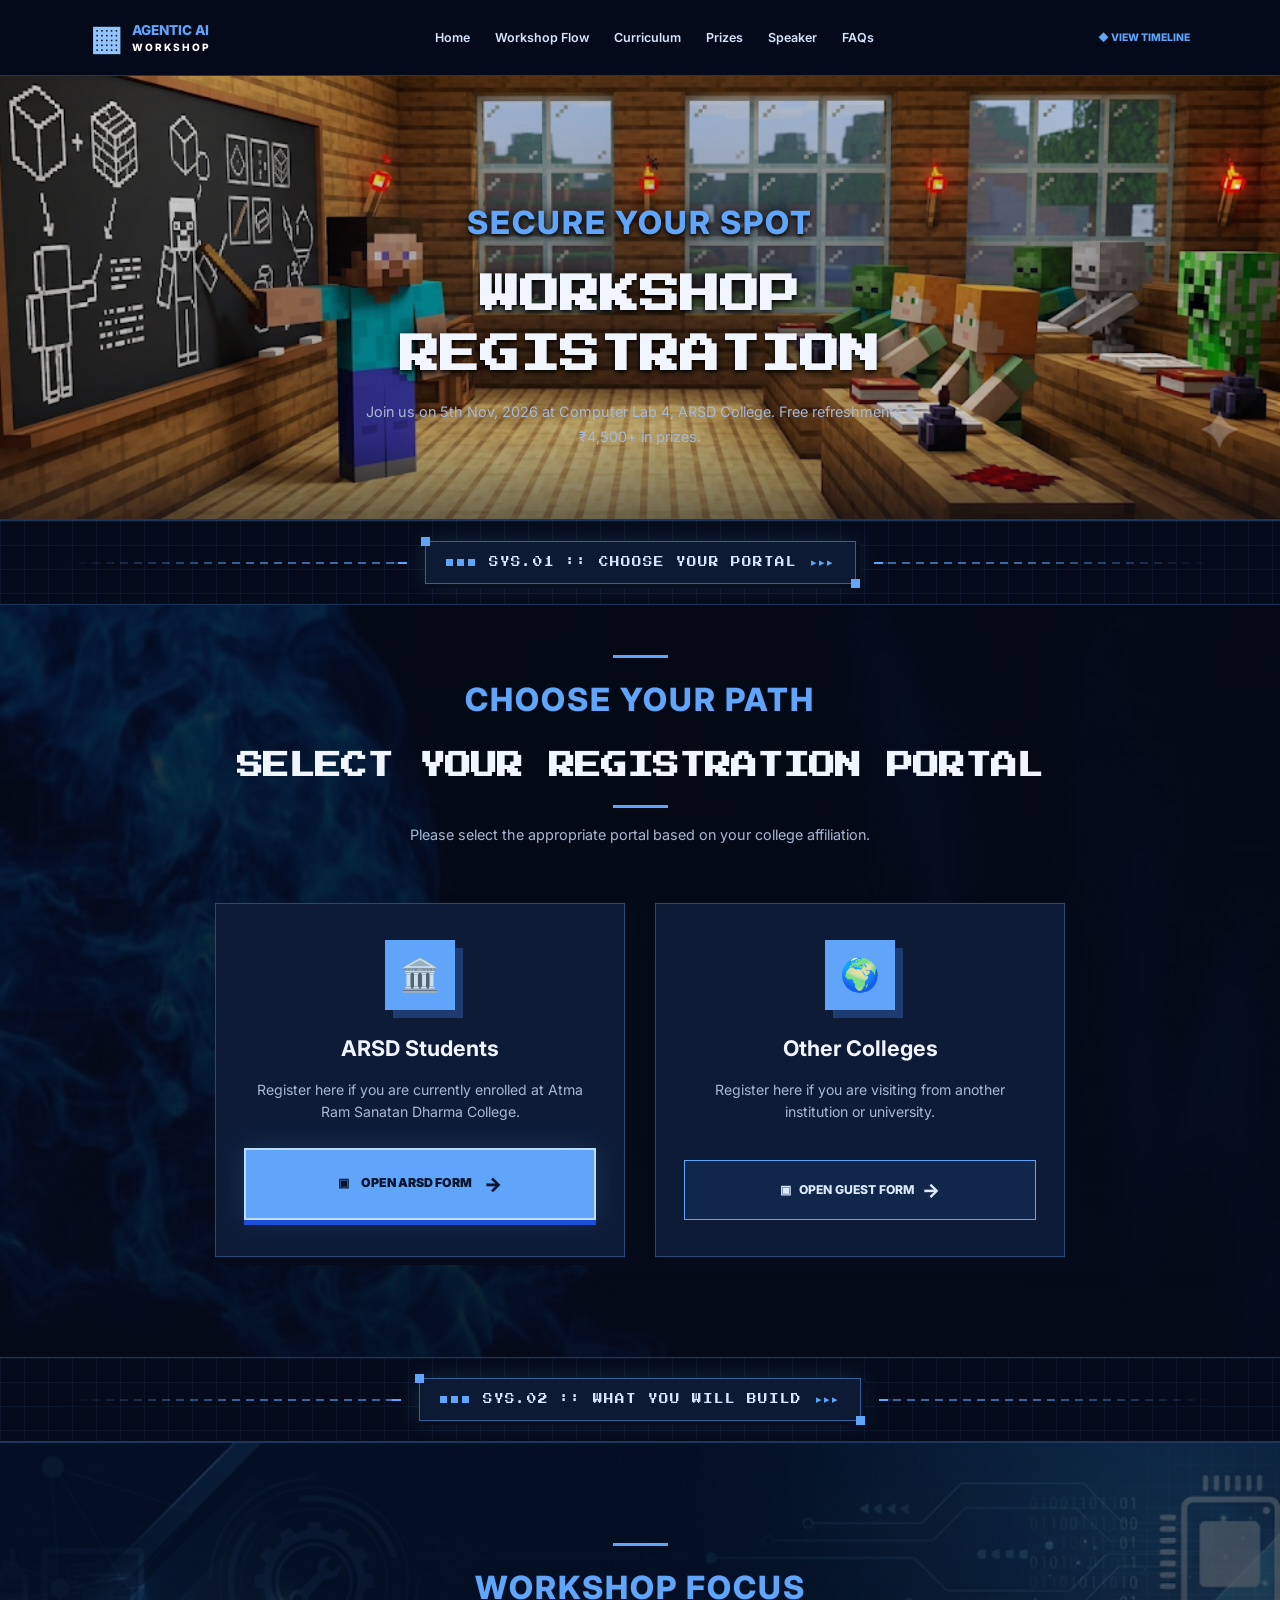
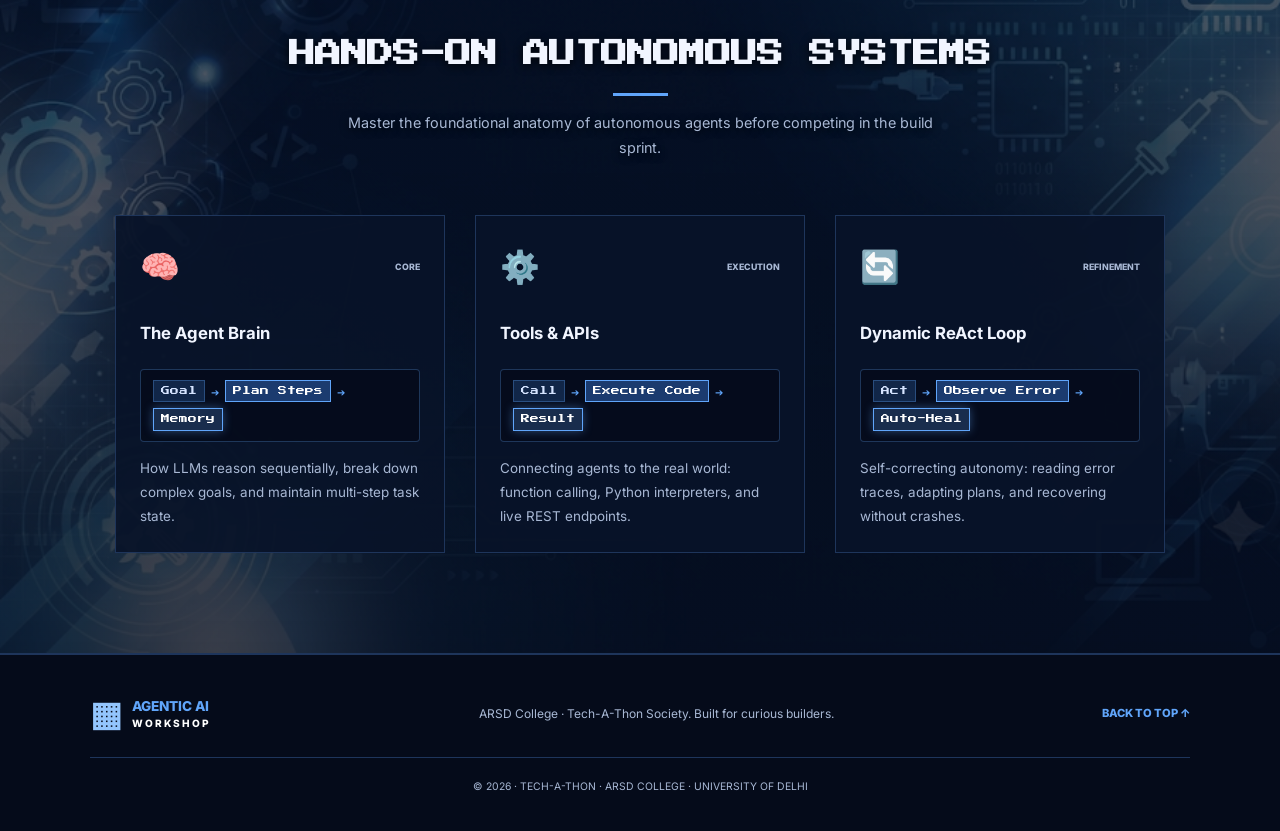
==== commit cb1a3b8c: "fix(nav): add mobile navigation toggle to registration page and refine menu interaction" ====
--- a/register.html
+++ b/register.html
@@ -4,7 +4,7 @@
   <meta charset="UTF-8">
   <meta name="viewport" content="width=device-width, initial-scale=1.0">
   <meta name="theme-color" content="#050B1A">
-  <meta name="description" content="Register for the Agentic AI Workshop. Choose your registration path.">
+  <meta name="description" content="Register for the Agentic AI Workshop at ARSD College. Choose your registration path.">
 
   <title>Register | Agentic AI Workshop</title>
 
@@ -15,16 +15,14 @@
   <link href="https://fonts.googleapis.com/css2?family=Press+Start+2P&family=Inter:wght@400;500;600;700;800&display=swap" rel="stylesheet">
 
   <style>
-    /* Custom layout additions for the registration page */
     .blocks-grid {
       display: grid;
-      grid-template-columns: repeat(auto-fit, minmax(320px, 1fr));
-      gap: 35px;
+      grid-template-columns: repeat(auto-fit, minmax(300px, 1fr));
+      gap: 30px;
       max-width: 1050px;
       margin: 0 auto;
     }
 
-    /* Modifying the mission-card to act as a clickable button */
     .interactive-card {
       display: flex;
       flex-direction: column;
@@ -32,26 +30,53 @@
       text-align: center;
       text-decoration: none;
       cursor: pointer;
-      transition: transform 0.25s, box-shadow 0.25s, border-color 0.25s;
+      padding: 36px 28px;
+      background: #0D1B36;
+      border: 1px solid #294A78;
+      box-shadow: 8px 8px 0 #050B1A;
+      transition: transform 0.25s, box-shadow 0.25s, border-color 0.25s, background 0.25s;
     }
 
     .interactive-card:hover {
       transform: translateY(-8px);
       border-color: var(--blue);
+      background: #10264A;
       box-shadow: 12px 12px 0 #050B1A;
     }
 
     .interactive-card .pixel-orb {
-      margin: 0 auto 25px;
+      margin: 0 auto 20px;
+      font-size: 2rem;
+      display: grid;
+      place-items: center;
     }
 
     .interactive-card h3 {
       color: var(--text);
+      font-size: 1.35rem;
+      margin-bottom: 12px;
+    }
+
+    .interactive-card p {
+      color: var(--muted);
+      font-size: 0.88rem;
+      line-height: 1.6;
+      margin-bottom: 24px;
     }
 
     .interactive-card .btn {
-      margin-top: 25px;
+      margin-top: auto;
       width: 100%;
+    }
+
+    @media (max-width: 700px) {
+      .blocks-grid {
+        grid-template-columns: 1fr;
+        gap: 22px;
+      }
+      .interactive-card {
+        padding: 26px 20px;
+      }
     }
   </style>
 </head>
@@ -64,12 +89,21 @@
       <span>AGENTIC AI<small>WORKSHOP</small></span>
     </a>
 
+    <button class="menu-toggle" id="menuToggle"
+      aria-label="Toggle navigation" aria-expanded="false">
+      ☰
+    </button>
+
     <nav class="nav-links" id="navLinks">
       <a href="index.html#home">Home</a>
       <a href="index.html#flow">Workshop Flow</a>
       <a href="index.html#learn">Curriculum</a>
+      <a href="index.html#prizes">Prizes</a>
+      <a href="index.html#speaker">Speaker</a>
       <a href="index.html#faq">FAQs</a>
     </nav>
+
+    <a href="index.html#flow" class="nav-quest">◆ VIEW TIMELINE</a>
   </header>
 
   <main>
@@ -77,6 +111,9 @@
     <section class="page-header">
       <p class="eyebrow">SECURE YOUR SPOT</p>
       <h1>WORKSHOP<br>REGISTRATION</h1>
+      <p class="section-subtitle" style="max-width: 600px; margin: 15px auto 0;">
+        Join us on 5th Nov, 2026 at Computer Lab 4, ARSD College. Free refreshments &amp; ₹4,500+ in prizes.
+      </p>
     </section>
 
     <!-- TECH DIVIDER -->
@@ -84,22 +121,71 @@
       <span class="td-line td-line-left"></span>
       <span class="td-chip">
         <span class="td-bits"><i></i><i></i><i></i></span>
-        <span class="td-label">SYS.01 :: WORKSHOP FOCUS</span>
+        <span class="td-label">SYS.01 :: CHOOSE YOUR PORTAL</span>
         <span class="td-chevrons">▸▸▸</span>
       </span>
       <span class="td-line td-line-right"></span>
     </div>
 
+    <!-- REGISTRATION LINKS -->
+    <section class="section path-section" style="padding-top: 50px;">
+      <div class="section-heading">
+        <span class="heading-line"></span>
+        <p class="eyebrow">CHOOSE YOUR PATH</p>
+        <h2>SELECT YOUR REGISTRATION PORTAL</h2>
+        <span class="heading-line"></span>
+        <p class="section-subtitle">
+          Please select the appropriate portal based on your college affiliation.
+        </p>
+      </div>
+
+      <div class="blocks-grid" style="max-width: 850px;">
+        
+        <!-- ARSD STUDENTS CARD -->
+        <a href="https://docs.google.com/forms/d/e/1FAIpQLScO-KPKzGEsERWLZ5jEmxrRR-bkg3nz2W03HSk6fntzGDmpBw/viewform?usp=publish-editor" target="_blank" rel="noopener noreferrer" class="interactive-card">
+          <div class="pixel-orb">🏛️</div>
+          <h3>ARSD Students</h3>
+          <p>Register here if you are currently enrolled at Atma Ram Sanatan Dharma College.</p>
+          
+          <div class="btn btn-primary">
+            <span>▣</span> OPEN ARSD FORM <span class="btn-arrow">→</span>
+          </div>
+        </a>
+
+        <!-- OTHER COLLEGES CARD -->
+        <a href="https://docs.google.com/forms/d/e/1FAIpQLSdXCXtVgp7pnSAcrP74-N2FMDVkyJ8ju21oFaBXF2U9asGpGw/viewform?usp=dialog" target="_blank" rel="noopener noreferrer" class="interactive-card">
+          <div class="pixel-orb">🌍</div>
+          <h3>Other Colleges</h3>
+          <p>Register here if you are visiting from another institution or university.</p>
+          
+          <div class="btn btn-secondary">
+            <span>▣</span> OPEN GUEST FORM <span class="btn-arrow">→</span>
+          </div>
+        </a>
+
+      </div>
+    </section>
+
+    <!-- TECH DIVIDER -->
+    <div class="tech-divider" aria-hidden="true">
+      <span class="td-line td-line-left"></span>
+      <span class="td-chip">
+        <span class="td-bits"><i></i><i></i><i></i></span>
+        <span class="td-label">SYS.02 :: WHAT YOU WILL BUILD</span>
+        <span class="td-chevrons">▸▸▸</span>
+      </span>
+      <span class="td-line td-line-right"></span>
+    </div>
+
     <!-- WORKSHOP DETAILS: SINGLE AGENT SYSTEMS -->
     <section class="section about-section focus-section">
       <div class="section-heading">
         <span class="heading-line"></span>
         <p class="eyebrow">WORKSHOP FOCUS</p>
-        <h2>HANDS-ON WORKSHOP ON AGENTIC AI SYSTEMS</h2>
+        <h2>HANDS-ON AUTONOMOUS SYSTEMS</h2>
         <span class="heading-line"></span>
         <p class="section-subtitle" style="max-width: 600px; margin: 0 auto;">
-          Before coordinating complex AI swarms, you must master the individual. 
-          Discover how a solitary AI agent operates autonomously.
+          Master the foundational anatomy of autonomous agents before competing in the build sprint.
         </p>
       </div>
 
@@ -109,9 +195,18 @@
             <span class="card-icon">🧠</span>
             <span class="level-tag">CORE</span>
           </div>
-          <h3>The Brain of the Agent</h3>
+          <h3>The Agent Brain</h3>
+          <div class="concept-visual" style="margin: 10px 0 14px;">
+            <div class="visual-flow">
+              <span class="vf-node vf-dim">Goal</span>
+              <span class="vf-arrow">➔</span>
+              <span class="vf-node vf-active">Plan Steps</span>
+              <span class="vf-arrow">➔</span>
+              <span class="vf-node vf-glow">Memory</span>
+            </div>
+          </div>
           <p>
-            Learn how a single LLM acts as the reasoning engine. We will explore how an agent breaks down complex user prompts, plans sequential steps, and maintains context across a task.
+            How LLMs reason sequentially, break down complex goals, and maintain multi-step task state.
           </p>
         </article>
 
@@ -120,9 +215,18 @@
             <span class="card-icon">⚙️</span>
             <span class="level-tag">EXECUTION</span>
           </div>
-          <h3>Tools & Action</h3>
+          <h3>Tools &amp; APIs</h3>
+          <div class="concept-visual" style="margin: 10px 0 14px;">
+            <div class="visual-flow">
+              <span class="vf-node vf-dim">Call</span>
+              <span class="vf-arrow">➔</span>
+              <span class="vf-node vf-active">Execute Code</span>
+              <span class="vf-arrow">➔</span>
+              <span class="vf-node vf-glow">Result</span>
+            </div>
+          </div>
           <p>
-            An agent is only as good as its tools. Dive into function calling and API integration, allowing your AI to browse the web, read files, run code, and manipulate data on its own.
+            Connecting agents to the real world: function calling, Python interpreters, and live REST endpoints.
           </p>
         </article>
 
@@ -131,60 +235,20 @@
             <span class="card-icon">🔄</span>
             <span class="level-tag">REFINEMENT</span>
           </div>
-          <h3>Observation & Correction</h3>
+          <h3>Dynamic ReAct Loop</h3>
+          <div class="concept-visual" style="margin: 10px 0 14px;">
+            <div class="visual-flow">
+              <span class="vf-node vf-dim">Act</span>
+              <span class="vf-arrow">➔</span>
+              <span class="vf-node vf-active">Observe Error</span>
+              <span class="vf-arrow">➔</span>
+              <span class="vf-node vf-glow">Auto-Heal</span>
+            </div>
+          </div>
           <p>
-            True autonomy requires self-correction. Understand the "ReAct" (Reason + Act) loop, where agents observe the results of their tool usage, catch errors, and adjust their plans dynamically.
+            Self-correcting autonomy: reading error traces, adapting plans, and recovering without crashes.
           </p>
         </article>
-      </div>
-    </section>
-
-    <!-- TECH DIVIDER -->
-    <div class="tech-divider" aria-hidden="true">
-      <span class="td-line td-line-left"></span>
-      <span class="td-chip">
-        <span class="td-bits"><i></i><i></i><i></i></span>
-        <span class="td-label">SYS.02 :: CHOOSE YOUR PATH</span>
-        <span class="td-chevrons">▸▸▸</span>
-      </span>
-      <span class="td-line td-line-right"></span>
-    </div>
-
-    <!-- REGISTRATION LINKS -->
-    <section class="section path-section">
-      <div class="section-heading">
-        <span class="heading-line"></span>
-        <p class="eyebrow">CHOOSE YOUR PATH</p>
-        <h2>SELECT YOUR REGISTRATION PORTAL</h2>
-        <span class="heading-line"></span>
-      </div>
-
-      <div class="blocks-grid" style="max-width: 850px;">
-        
-        <!-- ARSD STUDENTS CARD -->
-        <a href="https://docs.google.com/forms/d/e/1FAIpQLScO-KPKzGEsERWLZ5jEmxrRR-bkg3nz2W03HSk6fntzGDmpBw/viewform?usp=publish-editor" target="_blank" rel="noopener noreferrer" class="mission-card interactive-card">
-          <div class="pixel-orb">🏛️</div>
-          <!-- <p class="eyebrow">INTERNAL ACCESS</p> -->
-          <h3>ARSD Students</h3>
-          <p>Register here if you are currently enrolled at Atma Ram Sanatan Dharma College.</p>
-          
-          <div class="btn btn-primary">
-            <span>▣</span> OPEN ARSD FORM
-          </div>
-        </a>
-
-        <!-- OTHER COLLEGES CARD -->
-        <a href="https://docs.google.com/forms/d/e/1FAIpQLSdXCXtVgp7pnSAcrP74-N2FMDVkyJ8ju21oFaBXF2U9asGpGw/viewform?usp=dialog" target="_blank" rel="noopener noreferrer" class="mission-card interactive-card">
-          <div class="pixel-orb">🌍</div>
-          <!-- <p class="eyebrow">EXTERNAL ACCESS</p> -->
-          <h3>Other Colleges</h3>
-          <p>Register here if you are visiting from another institution or university.</p>
-          
-          <div class="btn btn-primary" style="background: transparent; color: #60A5FA;">
-            <span>▣</span> OPEN GUEST FORM
-          </div>
-        </a>
-
       </div>
     </section>
   </main>
@@ -196,11 +260,11 @@
       <span>AGENTIC AI<small>WORKSHOP</small></span>
     </a>
 
-    <p>Built for curious minds. Powered by imagination.</p>
+    <p>ARSD College · Tech-A-Thon Society. Built for curious builders.</p>
     <a href="#" class="back-top">BACK TO TOP ↑</a>
-    <p class="copyright">© 2026 · TECH-A-THON · ARSD COLLEGE · </p>
+    <p class="copyright">© 2026 · TECH-A-THON · ARSD COLLEGE · UNIVERSITY OF DELHI</p>
   </footer>
 
   <script src="script.js"></script>
 </body>
-</html>+</html>
--- a/style.css
+++ b/style.css
@@ -2138,4 +2138,328 @@
   .id-icon {
     animation: none;
   }
-}+}
+
+/* Workshop Flow Tags */
+.flow-tags {
+  display: flex;
+  flex-wrap: wrap;
+  gap: 6px;
+  margin: 14px 0 16px;
+}
+
+.flow-tags span {
+  padding: 4px 8px;
+  color: #93C5FD;
+  background: rgba(15, 33, 64, 0.85);
+  border: 1px solid rgba(96, 165, 250, 0.35);
+  font-size: 0.62rem;
+  font-weight: 700;
+  letter-spacing: 0.5px;
+  border-radius: 2px;
+}
+
+.flow-step h3 {
+  overflow-wrap: break-word;
+  word-wrap: break-word;
+}
+
+
+/* What You'll Learn: Concept Visual Diagrams */
+.concept-visual {
+  margin: 12px 0 14px;
+  padding: 10px 12px;
+  background: rgba(5, 11, 26, 0.85);
+  border: 1px solid rgba(96, 165, 250, 0.28);
+  border-radius: 4px;
+}
+
+.visual-flow {
+  display: flex;
+  align-items: center;
+  flex-wrap: wrap;
+  gap: 6px;
+  font-family: var(--pixel);
+  font-size: 0.55rem;
+  line-height: 1.4;
+}
+
+.vf-node {
+  padding: 4px 7px;
+  background: #112648;
+  border: 1px solid rgba(96, 165, 250, 0.3);
+  color: #D6E4FF;
+  white-space: nowrap;
+}
+
+.vf-node.vf-active {
+  background: #1B3B6F;
+  border-color: var(--blue);
+  color: #FFFFFF;
+}
+
+.vf-node.vf-glow {
+  background: rgba(96, 165, 250, 0.22);
+  border-color: var(--blue);
+  color: #FFFFFF;
+  box-shadow: 0 0 10px rgba(96, 165, 250, 0.4);
+}
+
+.vf-arrow {
+  color: var(--blue);
+  font-size: 0.65rem;
+}
+
+
+/* Speaker Credential Grid */
+.speaker-credential-grid {
+  display: grid;
+  grid-template-columns: repeat(2, minmax(0, 1fr));
+  gap: 12px;
+  margin: 18px 0 22px;
+}
+
+.cred-pill {
+  display: flex;
+  align-items: center;
+  gap: 10px;
+  padding: 10px 14px;
+  background: #10264A;
+  border: 1px solid rgba(96, 165, 250, 0.3);
+  border-left: 3px solid var(--blue);
+  border-radius: 4px;
+}
+
+.cred-icon {
+  font-size: 1.35rem;
+  line-height: 1;
+  flex-shrink: 0;
+}
+
+.cred-pill strong {
+  display: block;
+  color: #FFFFFF;
+  font-size: 0.78rem;
+  line-height: 1.25;
+}
+
+.cred-pill small {
+  display: block;
+  color: #93C5FD;
+  font-size: 0.65rem;
+  line-height: 1.3;
+}
+
+@media (max-width: 600px) {
+  .speaker-credential-grid {
+    grid-template-columns: 1fr;
+    gap: 10px;
+  }
+}
+
+
+/* Audience Grid & Cards */
+.audience-grid {
+  display: grid;
+  grid-template-columns: repeat(2, minmax(0, 1fr));
+  gap: 14px;
+}
+
+.audience-card {
+  display: flex;
+  align-items: flex-start;
+  gap: 12px;
+  padding: 16px 14px;
+  background: rgba(5, 11, 26, 0.75);
+  border: 1px solid rgba(96, 165, 250, 0.25);
+  border-radius: 4px;
+}
+
+.aud-icon {
+  font-size: 1.4rem;
+  line-height: 1;
+  flex-shrink: 0;
+}
+
+.audience-card strong {
+  display: block;
+  color: #FFFFFF;
+  font-size: 0.85rem;
+  margin-bottom: 4px;
+}
+
+.audience-card small {
+  display: block;
+  color: var(--muted);
+  font-size: 0.75rem;
+  line-height: 1.45;
+}
+
+@media (max-width: 600px) {
+  .audience-grid {
+    grid-template-columns: 1fr;
+    gap: 10px;
+  }
+}
+
+
+/* Hero Note Clean Styling */
+.hero-note-wrapper {
+  margin-top: 22px;
+}
+
+.hero-note {
+  display: inline-block;
+  background: rgba(5, 11, 26, 0.85);
+  color: #D6E4FF;
+  padding: 10px 22px;
+  border-radius: 8px;
+  backdrop-filter: blur(8px);
+  -webkit-backdrop-filter: blur(8px);
+  border: 1px solid rgba(96, 165, 250, 0.25);
+  font-size: 0.65rem;
+  letter-spacing: 1.5px;
+  line-height: 1.5;
+  margin: 0;
+}
+
+/* Hero Bottom Responsive Grid & Cards */
+.hero-bottom {
+  display: grid;
+  grid-template-columns: repeat(6, minmax(0, 1fr));
+  gap: 16px;
+  width: 100%;
+  margin-top: 55px;
+}
+
+.event-detail {
+  display: flex;
+  align-items: center;
+  gap: 12px;
+  padding: 14px 16px;
+  background: rgba(13, 27, 54, 0.78);
+  border: 1px solid rgba(96, 165, 250, 0.25);
+  border-radius: 6px;
+  backdrop-filter: blur(6px);
+  -webkit-backdrop-filter: blur(6px);
+  box-shadow: 4px 4px 0 #050B1A;
+  min-width: 0;
+}
+
+.detail-icon {
+  display: grid;
+  place-items: center;
+  flex: 0 0 2.2rem;
+  width: 2.2rem;
+  height: 2.2rem;
+  color: var(--blue);
+  font-size: 1.4rem;
+  line-height: 1;
+}
+
+.event-detail > div {
+  min-width: 0;
+  line-height: 1.35;
+}
+
+.event-detail small {
+  display: block;
+  color: #A8B8D4;
+  font-size: 0.62rem;
+  font-weight: 700;
+  letter-spacing: 1px;
+}
+
+.event-detail strong {
+  display: block;
+  color: #F1F5FF;
+  font-size: 0.78rem;
+  word-break: normal;
+  overflow-wrap: break-word;
+}
+
+@media (max-width: 1250px) {
+  .hero-bottom {
+    grid-template-columns: repeat(3, minmax(0, 1fr)) !important;
+    gap: 14px;
+  }
+}
+
+@media (max-width: 768px) {
+  .hero-bottom {
+    grid-template-columns: repeat(2, minmax(0, 1fr)) !important;
+    gap: 10px;
+    margin-top: 36px;
+  }
+  .event-detail {
+    padding: 10px 12px;
+    gap: 10px;
+  }
+  .detail-icon {
+    flex: 0 0 1.8rem;
+    width: 1.8rem;
+    height: 1.8rem;
+    font-size: 1.2rem;
+  }
+  .event-detail strong {
+    font-size: 0.72rem;
+  }
+}
+
+@media (max-width: 380px) {
+  .hero-bottom {
+    grid-template-columns: 1fr !important;
+    gap: 8px;
+  }
+}
+
+
+/* Navbar Tablet & Mobile Navigation */
+@media (max-width: 880px) {
+  .navbar {
+    min-height: 68px;
+    padding: 12px 5%;
+    flex-wrap: wrap;
+    position: sticky;
+    top: 0;
+    z-index: 100;
+  }
+  .menu-toggle {
+    display: flex !important;
+    align-items: center;
+    justify-content: center;
+    width: 42px;
+    height: 42px;
+    font-size: 1.3rem;
+    margin-left: auto;
+    border-radius: 4px;
+    border: 1px solid rgba(96, 165, 250, 0.4);
+    background: #0D1B36;
+    color: #FFFFFF;
+    cursor: pointer;
+  }
+  .nav-links {
+    display: none;
+    width: 100%;
+    flex-direction: column;
+    align-items: stretch;
+    gap: 0;
+    padding: 10px 0 14px;
+    background: rgba(5, 11, 26, 0.98);
+    backdrop-filter: blur(14px);
+    -webkit-backdrop-filter: blur(14px);
+    border-top: 1px solid #1E355B;
+    margin-top: 10px;
+  }
+  .nav-links.open {
+    display: flex !important;
+  }
+  .nav-links a {
+    padding: 12px 14px;
+    border-bottom: 1px solid #13264A;
+    font-size: 0.85rem;
+  }
+  .nav-quest {
+    display: none !important;
+  }
+}
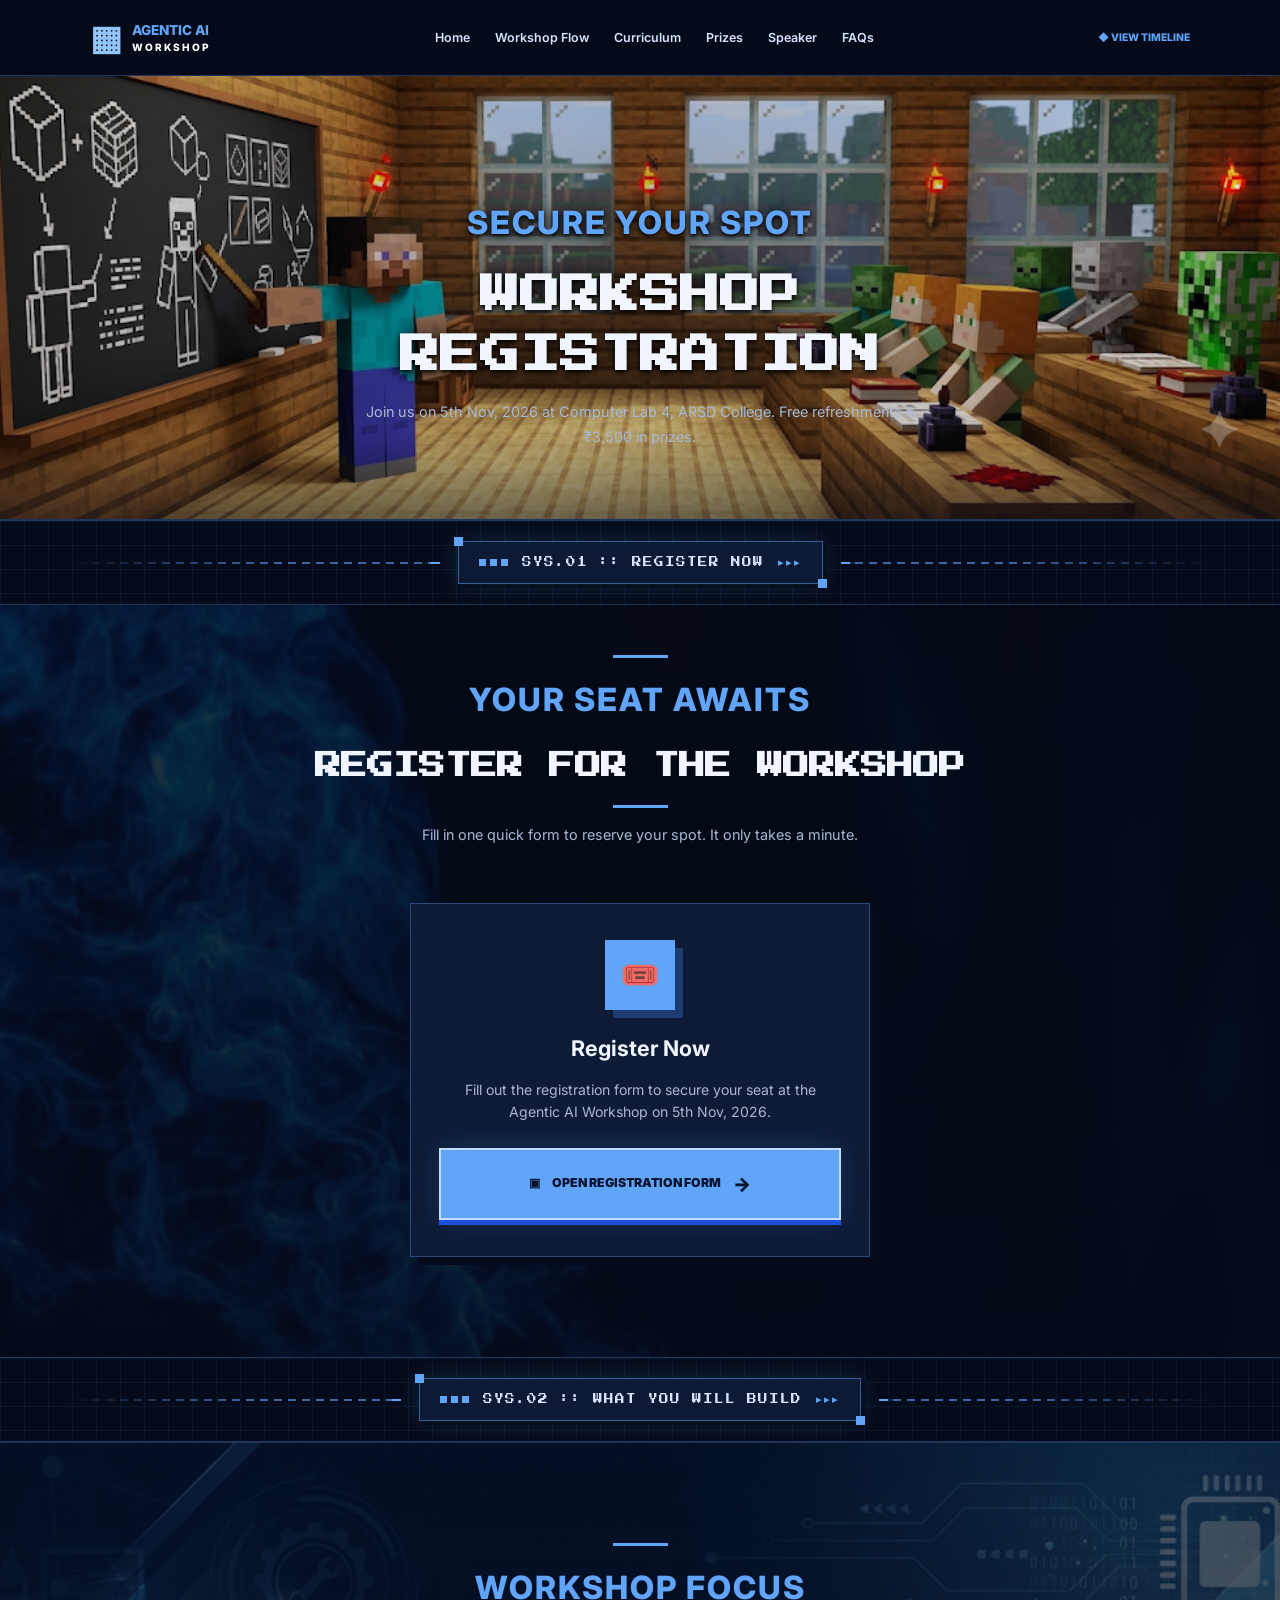
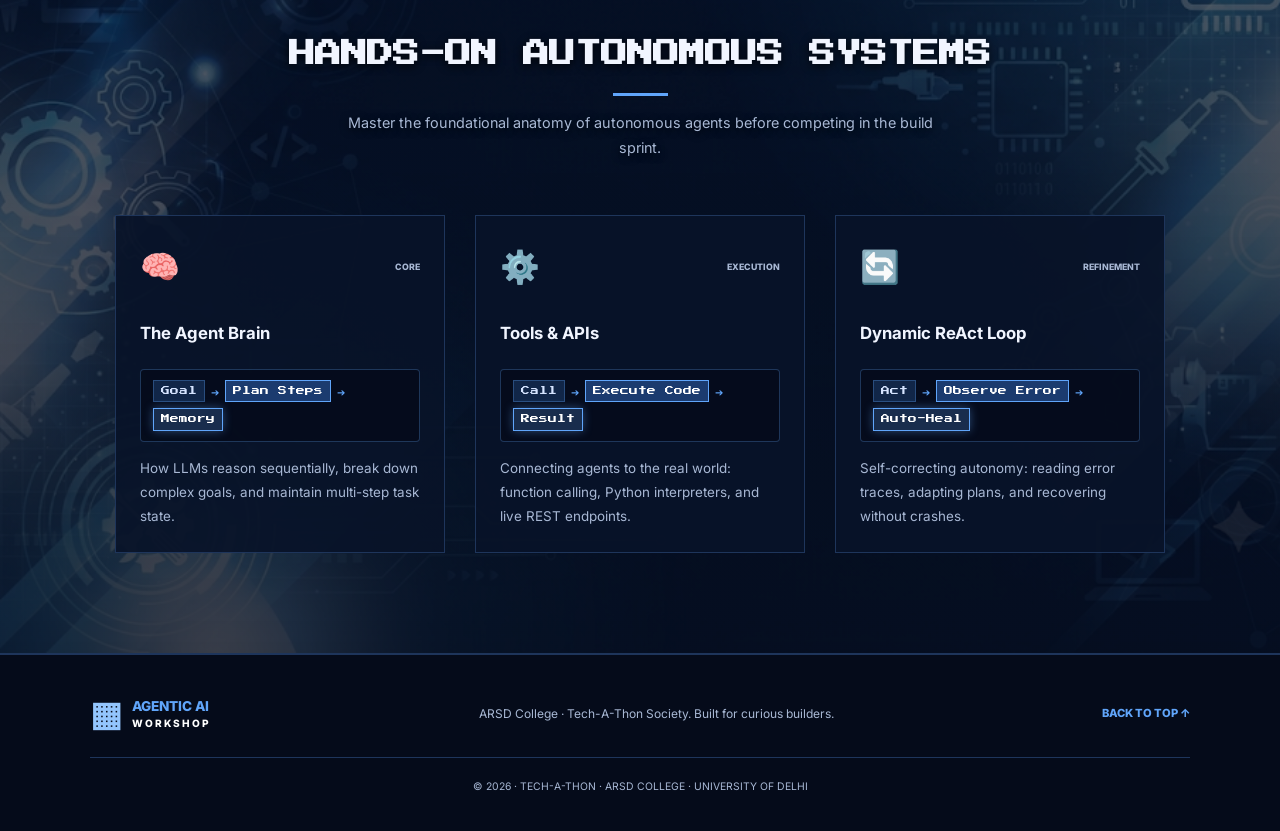
==== commit 7afe50d1: "Updated fees, prize" ====
--- a/register.html
+++ b/register.html
@@ -112,7 +112,7 @@
       <p class="eyebrow">SECURE YOUR SPOT</p>
       <h1>WORKSHOP<br>REGISTRATION</h1>
       <p class="section-subtitle" style="max-width: 600px; margin: 15px auto 0;">
-        Join us on 5th Nov, 2026 at Computer Lab 4, ARSD College. Free refreshments &amp; ₹4,500+ in prizes.
+        Join us on 5th Nov, 2026 at Computer Lab 4, ARSD College. Free refreshments &amp; ₹3,500 in prizes.
       </p>
     </section>
 
@@ -121,7 +121,7 @@
       <span class="td-line td-line-left"></span>
       <span class="td-chip">
         <span class="td-bits"><i></i><i></i><i></i></span>
-        <span class="td-label">SYS.01 :: CHOOSE YOUR PORTAL</span>
+        <span class="td-label">SYS.01 :: REGISTER NOW</span>
         <span class="td-chevrons">▸▸▸</span>
       </span>
       <span class="td-line td-line-right"></span>
@@ -131,35 +131,24 @@
     <section class="section path-section" style="padding-top: 50px;">
       <div class="section-heading">
         <span class="heading-line"></span>
-        <p class="eyebrow">CHOOSE YOUR PATH</p>
-        <h2>SELECT YOUR REGISTRATION PORTAL</h2>
+        <p class="eyebrow">YOUR SEAT AWAITS</p>
+        <h2>REGISTER FOR THE WORKSHOP</h2>
         <span class="heading-line"></span>
         <p class="section-subtitle">
-          Please select the appropriate portal based on your college affiliation.
+          Fill in one quick form to reserve your spot. It only takes a minute.
         </p>
       </div>
 
-      <div class="blocks-grid" style="max-width: 850px;">
-        
-        <!-- ARSD STUDENTS CARD -->
-        <a href="https://docs.google.com/forms/d/e/1FAIpQLScO-KPKzGEsERWLZ5jEmxrRR-bkg3nz2W03HSk6fntzGDmpBw/viewform?usp=publish-editor" target="_blank" rel="noopener noreferrer" class="interactive-card">
-          <div class="pixel-orb">🏛️</div>
-          <h3>ARSD Students</h3>
-          <p>Register here if you are currently enrolled at Atma Ram Sanatan Dharma College.</p>
-          
+      <div class="blocks-grid" style="max-width: 460px;">
+
+        <!-- REGISTRATION CARD -->
+        <a href="https://forms.gle/PswTt6Xxp9zhuhKGA" target="_blank" rel="noopener noreferrer" class="interactive-card">
+          <div class="pixel-orb">🎟️</div>
+          <h3>Register Now</h3>
+          <p>Fill out the registration form to secure your seat at the Agentic AI Workshop on 5th Nov, 2026.</p>
+
           <div class="btn btn-primary">
-            <span>▣</span> OPEN ARSD FORM <span class="btn-arrow">→</span>
-          </div>
-        </a>
-
-        <!-- OTHER COLLEGES CARD -->
-        <a href="https://docs.google.com/forms/d/e/1FAIpQLSdXCXtVgp7pnSAcrP74-N2FMDVkyJ8ju21oFaBXF2U9asGpGw/viewform?usp=dialog" target="_blank" rel="noopener noreferrer" class="interactive-card">
-          <div class="pixel-orb">🌍</div>
-          <h3>Other Colleges</h3>
-          <p>Register here if you are visiting from another institution or university.</p>
-          
-          <div class="btn btn-secondary">
-            <span>▣</span> OPEN GUEST FORM <span class="btn-arrow">→</span>
+            <span>▣</span> OPEN REGISTRATION FORM <span class="btn-arrow">→</span>
           </div>
         </a>
 
@@ -267,4 +256,4 @@
 
   <script src="script.js"></script>
 </body>
-</html>
+</html>
--- a/style.css
+++ b/style.css
@@ -2140,168 +2140,21 @@
   }
 }
 
-/* Workshop Flow Tags */
-.flow-tags {
-  display: flex;
-  flex-wrap: wrap;
-  gap: 6px;
-  margin: 14px 0 16px;
-}
-
-.flow-tags span {
-  padding: 4px 8px;
-  color: #93C5FD;
-  background: rgba(15, 33, 64, 0.85);
-  border: 1px solid rgba(96, 165, 250, 0.35);
-  font-size: 0.62rem;
-  font-weight: 700;
-  letter-spacing: 0.5px;
-  border-radius: 2px;
-}
-
-.flow-step h3 {
-  overflow-wrap: break-word;
-  word-wrap: break-word;
-}
-
-
-/* What You'll Learn: Concept Visual Diagrams */
-.concept-visual {
-  margin: 12px 0 14px;
-  padding: 10px 12px;
-  background: rgba(5, 11, 26, 0.85);
-  border: 1px solid rgba(96, 165, 250, 0.28);
-  border-radius: 4px;
-}
-
-.visual-flow {
-  display: flex;
-  align-items: center;
-  flex-wrap: wrap;
-  gap: 6px;
-  font-family: var(--pixel);
-  font-size: 0.55rem;
-  line-height: 1.4;
-}
-
-.vf-node {
-  padding: 4px 7px;
-  background: #112648;
-  border: 1px solid rgba(96, 165, 250, 0.3);
-  color: #D6E4FF;
-  white-space: nowrap;
-}
-
-.vf-node.vf-active {
-  background: #1B3B6F;
-  border-color: var(--blue);
-  color: #FFFFFF;
-}
-
-.vf-node.vf-glow {
-  background: rgba(96, 165, 250, 0.22);
-  border-color: var(--blue);
-  color: #FFFFFF;
-  box-shadow: 0 0 10px rgba(96, 165, 250, 0.4);
-}
-
-.vf-arrow {
-  color: var(--blue);
-  font-size: 0.65rem;
-}
-
-
-/* Speaker Credential Grid */
-.speaker-credential-grid {
-  display: grid;
-  grid-template-columns: repeat(2, minmax(0, 1fr));
-  gap: 12px;
-  margin: 18px 0 22px;
-}
-
-.cred-pill {
-  display: flex;
-  align-items: center;
-  gap: 10px;
-  padding: 10px 14px;
-  background: #10264A;
-  border: 1px solid rgba(96, 165, 250, 0.3);
-  border-left: 3px solid var(--blue);
-  border-radius: 4px;
-}
-
-.cred-icon {
-  font-size: 1.35rem;
-  line-height: 1;
-  flex-shrink: 0;
-}
-
-.cred-pill strong {
-  display: block;
-  color: #FFFFFF;
-  font-size: 0.78rem;
-  line-height: 1.25;
-}
-
-.cred-pill small {
-  display: block;
-  color: #93C5FD;
-  font-size: 0.65rem;
-  line-height: 1.3;
-}
-
-@media (max-width: 600px) {
-  .speaker-credential-grid {
-    grid-template-columns: 1fr;
-    gap: 10px;
-  }
-}
-
-
-/* Audience Grid & Cards */
-.audience-grid {
-  display: grid;
-  grid-template-columns: repeat(2, minmax(0, 1fr));
-  gap: 14px;
-}
-
-.audience-card {
-  display: flex;
-  align-items: flex-start;
-  gap: 12px;
-  padding: 16px 14px;
-  background: rgba(5, 11, 26, 0.75);
-  border: 1px solid rgba(96, 165, 250, 0.25);
-  border-radius: 4px;
-}
-
-.aud-icon {
-  font-size: 1.4rem;
-  line-height: 1;
-  flex-shrink: 0;
-}
-
-.audience-card strong {
-  display: block;
-  color: #FFFFFF;
-  font-size: 0.85rem;
-  margin-bottom: 4px;
-}
-
-.audience-card small {
-  display: block;
-  color: var(--muted);
-  font-size: 0.75rem;
-  line-height: 1.45;
-}
-
-@media (max-width: 600px) {
-  .audience-grid {
-    grid-template-columns: 1fr;
-    gap: 10px;
-  }
-}
-
+
+/* ==========================================================================
+   ENHANCEMENTS & RESPONSIVE ALIGNMENT FIXES (PC & MOBILE)
+   ========================================================================== */
+
+/* Prevent any possible horizontal overflow across all screen widths */
+html,
+body {
+  max-width: 100%;
+}
+
+/* overflow-x is set on body only, so the page has a single scrollbar */
+body {
+  overflow-x: hidden;
+}
 
 /* Hero Note Clean Styling */
 .hero-note-wrapper {
@@ -2378,6 +2231,7 @@
   overflow-wrap: break-word;
 }
 
+/* Tablet Hero Bottom */
 @media (max-width: 1250px) {
   .hero-bottom {
     grid-template-columns: repeat(3, minmax(0, 1fr)) !important;
@@ -2385,22 +2239,26 @@
   }
 }
 
+/* Mobile Hero Bottom (320px - 768px) */
 @media (max-width: 768px) {
   .hero-bottom {
     grid-template-columns: repeat(2, minmax(0, 1fr)) !important;
     gap: 10px;
     margin-top: 36px;
   }
+
   .event-detail {
     padding: 10px 12px;
     gap: 10px;
   }
+
   .detail-icon {
     flex: 0 0 1.8rem;
     width: 1.8rem;
     height: 1.8rem;
     font-size: 1.2rem;
   }
+
   .event-detail strong {
     font-size: 0.72rem;
   }
@@ -2412,7 +2270,6 @@
     gap: 8px;
   }
 }
-
 
 /* Navbar Tablet & Mobile Navigation */
 @media (max-width: 880px) {
@@ -2424,6 +2281,7 @@
     top: 0;
     z-index: 100;
   }
+
   .menu-toggle {
     display: flex !important;
     align-items: center;
@@ -2438,6 +2296,7 @@
     color: #FFFFFF;
     cursor: pointer;
   }
+
   .nav-links {
     display: none;
     width: 100%;
@@ -2451,15 +2310,209 @@
     border-top: 1px solid #1E355B;
     margin-top: 10px;
   }
+
   .nav-links.open {
     display: flex !important;
   }
+
   .nav-links a {
     padding: 12px 14px;
     border-bottom: 1px solid #13264A;
     font-size: 0.85rem;
   }
+
   .nav-quest {
     display: none !important;
   }
 }
+
+/* Workshop Flow Tags */
+.flow-tags {
+  display: flex;
+  flex-wrap: wrap;
+  gap: 6px;
+  margin: 14px 0 16px;
+}
+
+.flow-tags span {
+  padding: 4px 8px;
+  color: #93C5FD;
+  background: rgba(15, 33, 64, 0.85);
+  border: 1px solid rgba(96, 165, 250, 0.35);
+  font-size: 0.62rem;
+  font-weight: 700;
+  letter-spacing: 0.5px;
+  border-radius: 2px;
+}
+
+.flow-step h3 {
+  overflow-wrap: break-word;
+  word-wrap: break-word;
+}
+
+@media (max-width: 700px) {
+  .flow-step:last-child .flow-arrow {
+    display: none !important;
+  }
+}
+
+/* What You'll Learn: Concept Visual Diagrams */
+.concept-visual {
+  margin: 12px 0 14px;
+  padding: 10px 12px;
+  background: rgba(5, 11, 26, 0.85);
+  border: 1px solid rgba(96, 165, 250, 0.28);
+  border-radius: 4px;
+}
+
+.visual-flow {
+  display: flex;
+  align-items: center;
+  flex-wrap: wrap;
+  gap: 6px;
+  font-family: var(--pixel);
+  font-size: 0.55rem;
+  line-height: 1.4;
+}
+
+.vf-node {
+  padding: 4px 7px;
+  background: #112648;
+  border: 1px solid rgba(96, 165, 250, 0.3);
+  color: #D6E4FF;
+  white-space: nowrap;
+}
+
+.vf-node.vf-active {
+  background: #1B3B6F;
+  border-color: var(--blue);
+  color: #FFFFFF;
+}
+
+.vf-node.vf-glow {
+  background: rgba(96, 165, 250, 0.22);
+  border-color: var(--blue);
+  color: #FFFFFF;
+  box-shadow: 0 0 10px rgba(96, 165, 250, 0.4);
+}
+
+.vf-arrow {
+  color: var(--blue);
+  font-size: 0.65rem;
+}
+
+/* Speaker Credential Grid */
+.speaker-credential-grid {
+  display: grid;
+  grid-template-columns: repeat(2, minmax(0, 1fr));
+  gap: 12px;
+  margin: 18px 0 22px;
+}
+
+.cred-pill {
+  display: flex;
+  align-items: center;
+  gap: 10px;
+  padding: 10px 14px;
+  background: #10264A;
+  border: 1px solid rgba(96, 165, 250, 0.3);
+  border-left: 3px solid var(--blue);
+  border-radius: 4px;
+}
+
+.cred-icon {
+  font-size: 1.35rem;
+  line-height: 1;
+  flex-shrink: 0;
+}
+
+.cred-pill strong {
+  display: block;
+  color: #FFFFFF;
+  font-size: 0.78rem;
+  line-height: 1.25;
+}
+
+.cred-pill small {
+  display: block;
+  color: #93C5FD;
+  font-size: 0.65rem;
+  line-height: 1.3;
+}
+
+@media (max-width: 600px) {
+  .speaker-credential-grid {
+    grid-template-columns: 1fr;
+    gap: 10px;
+  }
+}
+
+/* Audience Grid & Cards */
+.audience-grid {
+  display: grid;
+  grid-template-columns: repeat(2, minmax(0, 1fr));
+  gap: 14px;
+}
+
+.audience-card {
+  display: flex;
+  align-items: flex-start;
+  gap: 12px;
+  padding: 16px 14px;
+  background: rgba(5, 11, 26, 0.75);
+  border: 1px solid rgba(96, 165, 250, 0.25);
+  border-radius: 4px;
+}
+
+.aud-icon {
+  font-size: 1.4rem;
+  line-height: 1;
+  flex-shrink: 0;
+}
+
+.audience-card strong {
+  display: block;
+  color: #FFFFFF;
+  font-size: 0.85rem;
+  margin-bottom: 4px;
+}
+
+.audience-card small {
+  display: block;
+  color: var(--muted);
+  font-size: 0.75rem;
+  line-height: 1.45;
+}
+
+@media (max-width: 600px) {
+  .audience-grid {
+    grid-template-columns: 1fr;
+    gap: 10px;
+  }
+}
+
+/* Divider Overflow Safeguard */
+.icon-divider, .tech-divider {
+  overflow: hidden;
+  max-width: 100%;
+}
+
+/* HERO BOTTOM: keep each detail on a single line */
+@media (min-width: 769px) {
+  .event-detail strong,
+  .event-detail small {
+    white-space: nowrap;
+  }
+
+  .hero-bottom {
+    grid-template-columns: repeat(3, minmax(0, 1fr)) !important;
+  }
+}
+
+@media (min-width: 1700px) {
+  .hero-bottom {
+    grid-template-columns: repeat(6, auto) !important;
+    justify-content: space-between;
+    max-width: 1500px;
+  }
+}
